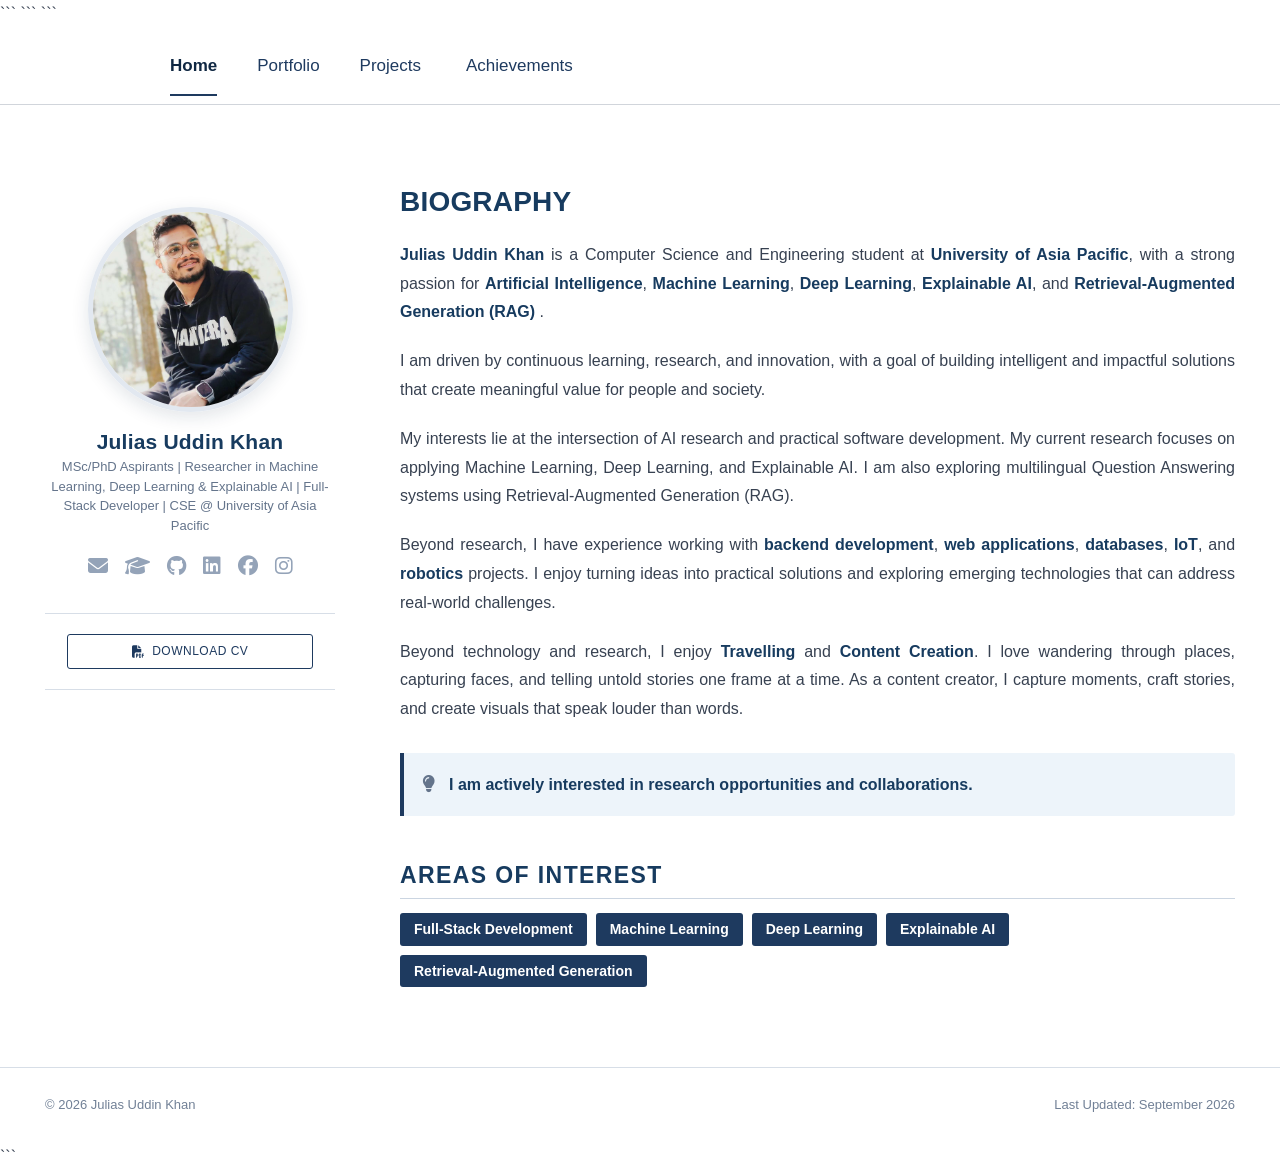
==== index.html @ 46db183c "static.html" ====
<!DOCTYPE html>

<html lang="en">

<head>

```
<!-- =========================================
     BASIC INFORMATION
========================================== -->

<meta charset="UTF-8">

<meta
    name="viewport"
    content="width=device-width, initial-scale=1.0"
>

<meta
    name="description"
    content="Academic portfolio of Julias Uddin Khan"
>

<meta
    name="author"
    content="Julias Uddin Khan"
>

<title>
    Julias Uddin Khan
</title>


<!-- =========================================
     MAIN CSS
========================================== -->

<link
    rel="stylesheet"
    href="css/style.css"
>


<!-- =========================================
     FONT AWESOME
========================================== -->

<link
    rel="stylesheet"
    href="https://cdnjs.cloudflare.com/ajax/libs/font-awesome/6.5.2/css/all.min.css"
>


<!-- =========================================
     MOBILE NAVIGATION
========================================== -->

<style>

    .desktop-nav-options {
        display: flex;
        align-items: center;
        gap: 45px;
    }


    .mobile-menu-container {
        display: none;
        position: relative;
    }


    .mobile-menu-button {
        border: none;
        background: transparent;
        color: #344454;
        font-size: 19px;
        cursor: pointer;
        padding: 5px;
    }


    .mobile-menu-button:hover {
        color: #30445a;
    }


    .mobile-menu {
        display: none;

        position: absolute;

        top: 38px;
        right: 0;

        min-width: 165px;

        background: #ffffff;

        border: 1px solid #dddddd;
        border-radius: 4px;

        box-shadow:
            0 6px 20px rgba(0, 0, 0, 0.10);

        z-index: 1000;

        padding: 7px 0;
    }


    .mobile-menu.show {
        display: block;
    }


    .mobile-menu-link {
        display: block;

        padding: 10px 18px;

        color: #344454;

        font-size: 14px;
        font-weight: 400;

        text-decoration: none;

        white-space: nowrap;
    }


    .mobile-menu-link:hover {
        background: #f5f7f9;
        color: #30445a;
    }


    .mobile-menu-link.active {
        color: #30445a;
        font-weight: 700;
    }


    @media (max-width: 700px) {

        .desktop-nav-options {
            display: none;
        }

        .mobile-menu-container {
            display: block;
        }

        .nav-links {
            gap: 25px;
        }

    }


    @media (max-width: 420px) {

        .nav-links {
            gap: 18px;
        }

    }

</style>
```

</head>

<body>

```
<!-- =====================================================
     HEADER / NAVIGATION
====================================================== -->

<header class="site-header">

    <div class="container">

        <nav class="navbar">

            <div class="nav-links">


                <!-- HOME -->

                <a
                    href="index.html"
                    class="nav-link active"
                >
                    Home
                </a>


                <!-- PORTFOLIO -->

                <a
                    href="portfolio.html"
                    class="nav-link"
                >
                    Portfolio
                </a>


                <!-- DESKTOP ONLY -->

                <div class="desktop-nav-options">

                    <!-- PROJECTS -->

                    <a
                        href="projects.html"
                        class="nav-link"
                    >
                        Projects
                    </a>


                    <!-- ACHIEVEMENTS -->

                    <a
                        href="achievement.html"
                        class="nav-link"
                    >
                        Achievements
                    </a>

                </div>


                <!-- MOBILE MENU -->

                <div class="mobile-menu-container">

                    <button
                        type="button"
                        class="mobile-menu-button"
                        id="mobileMenuButton"
                        aria-label="Open navigation menu"
                        aria-expanded="false"
                    >

                        <i class="fa-solid fa-bars"></i>

                    </button>


                    <div
                        class="mobile-menu"
                        id="mobileMenu"
                    >

                        <!-- PROJECTS -->

                        <a
                            href="projects.html"
                            class="mobile-menu-link"
                        >
                            Projects
                        </a>


                        <!-- ACHIEVEMENTS -->

                        <a
                            href="achievement.html"
                            class="mobile-menu-link"
                        >
                            Achievements
                        </a>

                    </div>

                </div>

            </div>

        </nav>

    </div>

</header>


<!-- =====================================================
     MAIN CONTENT
====================================================== -->

<main>

    <div class="container">

        <div class="main-layout">


            <!-- =================================================
                 LEFT SIDEBAR
            ================================================== -->

            <aside class="sidebar">


                <!-- PROFILE PHOTO -->

                <div class="profile-container">

                    <img
                        src="files/profile.jpeg"
                        alt="Julias Uddin Khan"
                        class="profile-image"
                    >

                </div>


                <!-- NAME -->

                <h1 class="profile-name">
                    Julias Uddin Khan
                </h1>


                <!-- DESCRIPTION -->

                <p class="profile-title">

                    MSc/PhD Aspirants |
                    Researcher in Machine Learning,
                    Deep Learning &amp; Explainable AI |
                    Full-Stack Developer |
                    CSE @ University of Asia Pacific

                </p>


                <!-- SOCIAL LINKS -->

                <div class="social-links">


                    <!-- PERSONAL EMAIL -->

                    <a
                        href="https://mail.google.com/mail/?view=cm&fs=1&to=juliasjisan17@gmail.com"
                        class="social-link"
                        aria-label="Email"
                        title="Email"
                        target="_blank"
                        rel="noopener noreferrer"
                    >

                        <i class="fa-solid fa-envelope"></i>

                    </a>


                    <!-- UNIVERSITY EMAIL -->

                    <a
                        href="https://mail.google.com/mail/?view=cm&fs=1&to=22201034@uap-bd.edu"
                        class="social-link"
                        aria-label="University Email"
                        title="University Email"
                        target="_blank"
                        rel="noopener noreferrer"
                    >

                        <i class="fa-solid fa-graduation-cap"></i>

                    </a>


                    <!-- GITHUB -->

                    <a
                        href="https://github.com/JuliasUddinKhan"
                        class="social-link"
                        aria-label="GitHub"
                        title="GitHub"
                        target="_blank"
                        rel="noopener noreferrer"
                    >

                        <i class="fa-brands fa-github"></i>

                    </a>


                    <!-- LINKEDIN -->

                    <a
                        href="https://www.linkedin.com/in/juliasuddinkhan/"
                        class="social-link"
                        aria-label="LinkedIn"
                        title="LinkedIn"
                        target="_blank"
                        rel="noopener noreferrer"
                    >

                        <i class="fa-brands fa-linkedin"></i>

                    </a>


                    <!-- FACEBOOK -->

                    <a
                        href="https://facebook.com/juliasuddinkhan"
                        class="social-link"
                        aria-label="Facebook"
                        title="Facebook"
                        target="_blank"
                        rel="noopener noreferrer"
                    >

                        <i class="fa-brands fa-facebook"></i>

                    </a>


                    <!-- INSTAGRAM -->

                    <a
                        href="https://www.instagram.com/julias_jisan"
                        class="social-link"
                        aria-label="Instagram"
                        title="Instagram"
                        target="_blank"
                        rel="noopener noreferrer"
                    >

                        <i class="fa-brands fa-instagram"></i>

                    </a>

                </div>


                <!-- DOWNLOAD CV -->

                <div class="cv-section">

                    <a
                        href="files/Julias Uddin Khan_CV.pdf"
                        class="cv-button"
                        download
                    >

                        <i class="fa-solid fa-file-pdf"></i>

                        <span>
                            DOWNLOAD CV
                        </span>

                    </a>

                </div>

            </aside>


            <!-- =================================================
                 RIGHT CONTENT
            ================================================== -->

            <section class="content">


                <!-- =========================================
                     BIOGRAPHY
                ========================================== -->

                <section class="biography-section">

                    <h2 class="section-title">
                        BIOGRAPHY
                    </h2>


                    <!-- INTRODUCTION -->

                    <p>

                        <strong>Julias Uddin Khan</strong>
                        is a Computer Science and Engineering
                        student at
                        <strong>University of Asia Pacific</strong>,
                        with a strong passion for
                        <strong>Artificial Intelligence</strong>,
                        <strong>Machine Learning</strong>,
                        <strong>Deep Learning</strong>,
                        <strong>Explainable AI</strong>,
                        and
                        <strong>
                            Retrieval-Augmented Generation (RAG)
                        </strong>.

                    </p>


                    <!-- MOTIVATION -->

                    <p>

                        I am driven by continuous learning,
                        research, and innovation, with a goal of
                        building intelligent and impactful solutions
                        that create meaningful value for people
                        and society.

                    </p>


                    <!-- RESEARCH -->

                    <p>

                        My interests lie at the intersection of
                        AI research and practical
                        software development.

                        My current research focuses on applying
                        Machine Learning,
                        Deep Learning, and
                        Explainable AI.

                        I am also exploring multilingual
                        Question Answering
                        systems using
                        Retrieval-Augmented Generation (RAG).

                    </p>


                    <!-- TECHNICAL EXPERIENCE -->

                    <p>

                        Beyond research, I have experience working
                        with
                        <strong>backend development</strong>,
                        <strong>web applications</strong>,
                        <strong>databases</strong>,
                        <strong>IoT</strong>, and
                        <strong>robotics</strong> projects.

                        I enjoy turning ideas into practical solutions
                        and exploring emerging technologies that can
                        address real-world challenges.

                    </p>


                    <!-- PERSONAL INTERESTS -->

                    <p>

                        Beyond technology and research, I enjoy
                        <strong>Travelling</strong> and
                        <strong>Content Creation</strong>.

                        I love wandering through places, capturing
                        faces, and telling untold stories one frame
                        at a time.

                        As a content creator, I capture moments,
                        craft stories, and create visuals that speak
                        louder than words.

                    </p>

                </section>


                <!-- =========================================
                     HIGHLIGHT
                ========================================== -->

                <div class="highlight-box">

                    <div class="highlight-icon">

                        <i class="fa-solid fa-lightbulb"></i>

                    </div>


                    <div class="highlight-text">

                        I am actively interested in research
                        opportunities and collaborations.

                    </div>

                </div>


                <!-- =========================================
                     AREAS OF INTEREST
                ========================================== -->

                <section class="research-section">

                    <h2 class="research-title">
                        AREAS OF INTEREST
                    </h2>


                    <div class="content-divider"></div>


                    <div class="research-tags">


                        <!-- FULL-STACK DEVELOPMENT -->

                        <span class="research-tag">
                            Full-Stack Development
                        </span>


                        <!-- MACHINE LEARNING -->

                        <span class="research-tag">
                            Machine Learning
                        </span>


                        <!-- DEEP LEARNING -->

                        <span class="research-tag">
                            Deep Learning
                        </span>


                        <!-- XAI -->

                        <span class="research-tag">
                            Explainable AI
                        </span>


                        <!-- RAG -->

                        <span class="research-tag">
                            Retrieval-Augmented Generation
                        </span>

                    </div>

                </section>

            </section>

        </div>

    </div>

</main>


<!-- =====================================================
     FOOTER
====================================================== -->

<footer class="site-footer">

    <div class="container">

        <div class="footer-content">

            <p>
                © 2026 Julias Uddin Khan
            </p>


            <p>
                Last Updated: September 2026
            </p>

        </div>

    </div>

</footer>


<!-- =====================================================
     JAVASCRIPT
====================================================== -->

<script src="js/script.js"></script>


<!-- =====================================================
     MOBILE MENU SCRIPT
====================================================== -->

<script>

    document.addEventListener("DOMContentLoaded", function () {

        const menuButton =
            document.getElementById("mobileMenuButton");

        const mobileMenu =
            document.getElementById("mobileMenu");


        if (!menuButton || !mobileMenu) {
            return;
        }


        /* OPEN / CLOSE MENU */

        menuButton.addEventListener("click", function (event) {

            event.stopPropagation();

            const isOpen =
                mobileMenu.classList.toggle("show");


            menuButton.setAttribute(
                "aria-expanded",
                isOpen ? "true" : "false"
            );

        });


        /* CLOSE MENU WHEN CLICKING OUTSIDE */

        document.addEventListener("click", function (event) {

            if (
                !mobileMenu.contains(event.target) &&
                !menuButton.contains(event.target)
            ) {

                mobileMenu.classList.remove("show");

                menuButton.setAttribute(
                    "aria-expanded",
                    "false"
                );

            }

        });


        /* CLOSE MENU AFTER SELECTING AN ITEM */

        const mobileMenuLinks =
            document.querySelectorAll(".mobile-menu-link");


        mobileMenuLinks.forEach(function (link) {

            link.addEventListener("click", function () {

                mobileMenu.classList.remove("show");

                menuButton.setAttribute(
                    "aria-expanded",
                    "false"
                );

            });

        });

    });

</script>
```

</body>

</html>
---- css/style.css ----
/* =========================================================
   RESET
========================================================= */

* {
    margin: 0;
    padding: 0;
    box-sizing: border-box;
}

html {
    scroll-behavior: smooth;
}

body {
    margin: 0;
    padding: 0;

    background: #ffffff;
    color: #4b5563;

    font-family:
        -apple-system,
        BlinkMacSystemFont,
        "Segoe UI",
        Roboto,
        Helvetica,
        Arial,
        sans-serif;

    font-size: 16px;
    line-height: 1.75;

    opacity: 1;
    transition: opacity 0.35s ease;
}

body.page-loaded {
    opacity: 1;
}

body.page-exit {
    opacity: 0;
}

img {
    max-width: 100%;
}

a {
    text-decoration: none;
}

button,
a {
    -webkit-tap-highlight-color: transparent;
}


/* =========================================================
   COLOR SYSTEM
========================================================= */

:root {
    --primary: #263b53;
    --primary-dark: #1f2937;
    --heading: #1f2937;

    --text: #4b5563;
    --muted: #64748b;
    --light-text: #94a3b8;

    --border: #e2e8f0;
    --border-dark: #cbd5e1;

    --soft-bg: #f8fafc;
    --highlight-bg: #f1f5f9;

    --white: #ffffff;
}


/* =========================================================
   CONTAINER
========================================================= */

.container {
    width: 100%;
    max-width: 1280px;

    margin-left: auto;
    margin-right: auto;

    padding-left: 45px;
    padding-right: 45px;
}


/* =========================================================
   HEADER
========================================================= */

.site-header {
    width: 100%;

    background: #ffffff;

    border-bottom: 1px solid var(--border);
}

.navbar {
    height: 76px;

    display: flex;
    align-items: center;
}

.nav-links {
    display: flex;
    align-items: center;

    gap: 40px;

    margin-left: 125px;
}

.nav-link {
    position: relative;

    display: block;

    padding: 25px 0;

    color: var(--primary);

    font-size: 17px;
    font-weight: 400;

    transition: color 0.2s ease;
}

.nav-link:hover {
    color: var(--primary-dark);
}

.nav-link.active {
    color: var(--primary-dark);

    font-weight: 700;
}


/* =========================================================
   NAVIGATION UNDERLINE
========================================================= */

.nav-link::after {
    content: "";

    position: absolute;

    left: 0;
    bottom: 10px;

    width: 0;
    height: 2px;

    background: var(--primary);

    transition: width 0.25s ease;
}

.nav-link:hover::after {
    width: 100%;
}

.nav-link.active::after {
    width: 100%;
}


/* =========================================================
   MOBILE MENU
========================================================= */

.desktop-nav-options {
    display: flex;
    align-items: center;

    gap: 45px;
}

.mobile-menu-container {
    display: none;

    position: relative;
}

.mobile-menu-button {
    border: none;

    background: transparent;

    color: var(--primary);

    font-size: 19px;

    cursor: pointer;

    padding: 5px;
}

.mobile-menu-button:hover {
    color: var(--primary-dark);
}

.mobile-menu {
    display: none;

    position: absolute;

    top: 38px;
    right: 0;

    min-width: 165px;

    background: #ffffff;

    border: 1px solid var(--border);

    border-radius: 4px;

    box-shadow:
        0 6px 20px rgba(15, 23, 42, 0.10);

    z-index: 1000;

    padding: 7px 0;
}

.mobile-menu.show {
    display: block;
}

.mobile-menu-link {
    display: block;

    padding: 10px 18px;

    color: var(--primary);

    font-size: 14px;
    font-weight: 400;

    text-decoration: none;

    white-space: nowrap;
}

.mobile-menu-link:hover {
    background: var(--soft-bg);

    color: var(--primary-dark);
}

.mobile-menu-link.active {
    color: var(--primary-dark);

    font-weight: 700;
}


/* =========================================================
   MAIN
========================================================= */

main {
    width: 100%;
}

.main-layout {
    display: grid;

    grid-template-columns: 290px minmax(0, 1fr);

    column-gap: 65px;

    padding-top: 78px;
    padding-bottom: 80px;
}


/* =========================================================
   SIDEBAR
========================================================= */

.sidebar {
    width: 100%;

    text-align: center;

    padding-top: 24px;
}

.profile-container {
    display: flex;

    justify-content: center;
    align-items: center;
}

.profile-image {
    width: 205px;
    height: 205px;

    object-fit: cover;

    border-radius: 50%;

    display: block;

    border: 5px solid #f1f5f9;

    box-shadow:
        0 3px 12px rgba(15, 23, 42, 0.08);
}

.profile-name {
    margin-top: 15px;
    margin-bottom: 0;

    color: var(--primary-dark);

    font-size: 21px;
    font-weight: 700;

    line-height: 1.4;

    letter-spacing: 0.2px;
}

.profile-title {
    margin-top: 1px;
    margin-bottom: 0;

    color: var(--muted);

    font-size: 13px;

    line-height: 1.5;
}


/* =========================================================
   SOCIAL LINKS
========================================================= */

.social-links {
    display: flex;

    justify-content: center;
    align-items: center;

    flex-wrap: wrap;

    gap: 17px;

    margin-top: 21px;
    margin-bottom: 37px;
}

.social-link {
    display: flex;

    justify-content: center;
    align-items: center;

    color: var(--light-text);

    font-size: 20px;

    transition:
        color 0.2s ease,
        transform 0.2s ease;
}

.social-link:hover {
    color: var(--primary);

    transform: translateY(-2px);
}


/* =========================================================
   SIDEBAR BLOCK
========================================================= */

.sidebar-block {
    width: 100%;

    text-align: left;
}

.sidebar-heading {
    margin: 0;

    color: var(--primary);

    font-size: 16px;
    font-weight: 700;

    letter-spacing: 1px;

    line-height: 1.4;
}

.sidebar-divider {
    width: 100%;
    height: 1px;

    background: var(--border);

    margin-top: 5px;
    margin-bottom: 15px;
}


/* =========================================================
   AFFILIATIONS
========================================================= */

.affiliation-list {
    display: flex;

    justify-content: center;
    align-items: center;

    gap: 38px;

    padding-top: 3px;
    padding-bottom: 24px;
}

.affiliation-item {
    color: #94a3b8;

    font-size: 48px;

    line-height: 1;
}

.affiliation-item.faded {
    opacity: 0.40;
}


/* =========================================================
   CV SECTION
========================================================= */

.cv-section {
    width: 100%;

    padding-top: 20px;
    padding-bottom: 20px;

    border-top: 1px solid var(--border);
    border-bottom: 1px solid var(--border);
}

.cv-button {
    width: 85%;

    min-height: 34px;

    margin-left: auto;
    margin-right: auto;

    display: inline-flex;

    justify-content: center;
    align-items: center;

    gap: 8px;

    padding: 6px 10px;

    border: 1px solid var(--primary);

    border-radius: 3px;

    color: var(--primary);

    background: #ffffff;

    font-size: 12px;
    font-weight: 400;

    letter-spacing: 0.5px;

    transition:
        background 0.2s ease,
        color 0.2s ease;
}

.cv-button:hover {
    background: var(--primary);

    color: #ffffff;
}

.cv-button i {
    font-size: 12px;
}


/* =========================================================
   CONTENT
========================================================= */

.content {
    min-width: 0;

    width: 100%;

    padding-top: 0;
}


/* =========================================================
   BIOGRAPHY
========================================================= */

.biography-section {
    width: 100%;
}

.section-title {
    margin: 0 0 20px 0;

    color: var(--heading);

    font-size: 28px;
    font-weight: 700;

    line-height: 1.35;

    letter-spacing: 0.2px;
}

.biography-section p {
    margin: 0 0 20px 0;

    color: var(--text);

    font-size: 16px;

    line-height: 1.8;

    text-align: justify;
}

.biography-section strong {
    color: var(--primary-dark);

    font-weight: 700;
}


/* =========================================================
   HIGHLIGHT BOX
========================================================= */

.highlight-box {
    width: 100%;

    min-height: 63px;

    display: flex;

    align-items: center;

    gap: 14px;

    margin-top: 29px;
    margin-bottom: 43px;

    padding: 12px 18px;

    background: var(--highlight-bg);

    border-left: 4px solid var(--primary);

    border-radius: 0 3px 3px 0;
}

.highlight-icon {
    flex-shrink: 0;

    color: var(--muted);

    font-size: 17px;
}

.highlight-text {
    color: var(--primary);

    font-size: 16px;
    font-weight: 600;

    line-height: 1.6;
}


/* =========================================================
   RESEARCH SECTION
========================================================= */

.research-section {
    width: 100%;
}

.research-title {
    margin: 0;

    color: var(--heading);

    font-size: 23px;
    font-weight: 700;

    line-height: 1.4;

    letter-spacing: 1.4px;
}

.content-divider {
    width: 100%;
    height: 1px;

    background: var(--border-dark);

    margin-top: 7px;
    margin-bottom: 14px;
}


/* =========================================================
   RESEARCH TAGS
========================================================= */

.research-tags {
    display: flex;

    flex-wrap: wrap;

    align-items: center;

    gap: 9px;
}

.research-tag {
    display: inline-block;

    padding: 5px 14px;

    background: var(--primary);

    color: #ffffff;

    border-radius: 3px;

    font-size: 14px;
    font-weight: 600;

    line-height: 1.6;
}


/* =========================================================
   FOOTER
========================================================= */

.site-footer {
    width: 100%;

    border-top: 1px solid var(--border);

    background: #ffffff;
}

.footer-content {
    min-height: 75px;

    display: flex;

    justify-content: space-between;
    align-items: center;

    gap: 20px;

    color: var(--muted);

    font-size: 13px;
}

.footer-content p {
    margin: 0;
}


/* =========================================================
   PORTFOLIO SECTION
========================================================= */

.portfolio-section {
    width: 100%;

    padding: 70px 0;

    background: #ffffff;
}

.portfolio-container {
    width: 90%;

    max-width: 1350px;

    margin: 0 auto;

    display: grid;

    grid-template-columns: 280px 1fr;

    gap: 70px;
}


/* =========================================================
   PORTFOLIO SIDEBAR
========================================================= */

.portfolio-sidebar {
    text-align: center;
}


/* =========================================================
   PORTFOLIO PROFILE IMAGE
========================================================= */

.portfolio-sidebar .profile-image {
    width: 220px;
    height: 220px;

    margin: 0 auto 20px;

    border-radius: 50%;

    overflow: hidden;

    border: 8px solid #f1f5f9;

    box-shadow:
        0 5px 20px rgba(15, 23, 42, 0.08);
}

.profile-image img {
    width: 100%;
    height: 100%;

    object-fit: cover;
}


/* =========================================================
   PORTFOLIO PROFILE TEXT
========================================================= */

.portfolio-sidebar .profile-name {
    margin: 10px 0 5px;

    font-size: 23px;
    font-weight: 700;

    color: var(--primary);
}

.portfolio-sidebar .profile-title {
    margin: 0;

    font-size: 14px;

    color: var(--muted);
}


/* =========================================================
   PORTFOLIO SOCIAL LINKS
========================================================= */

.portfolio-sidebar .social-links {
    display: flex;

    justify-content: center;
    align-items: center;

    gap: 18px;

    margin-top: 25px;
}

.portfolio-sidebar .social-link {
    color: var(--light-text);

    font-size: 22px;

    text-decoration: none;

    transition:
        color 0.25s ease,
        transform 0.25s ease;
}

.portfolio-sidebar .social-link:hover {
    color: var(--primary);

    transform: translateY(-3px);
}


/* =========================================================
   SIDEBAR SECTION
========================================================= */

.sidebar-section {
    margin-top: 45px;
}

.sidebar-section h3 {
    text-align: left;

    font-size: 16px;

    letter-spacing: 1.5px;

    color: var(--primary);

    padding-bottom: 12px;

    border-bottom: 1px solid var(--border);
}

.affiliation-icons {
    display: flex;

    justify-content: center;

    gap: 35px;

    margin-top: 20px;
}

.affiliation-icons .affiliation-item {
    font-size: 55px;

    color: #94a3b8;
}


/* =========================================================
   DOWNLOAD CV
========================================================= */

.portfolio-sidebar .cv-section {
    margin-top: 40px;

    padding-top: 20px;

    border-top: 1px solid var(--border);
}

.download-cv {
    display: inline-flex;

    align-items: center;
    justify-content: center;

    gap: 12px;

    padding: 12px 20px;

    border: 1px solid var(--primary);

    border-radius: 4px;

    color: var(--primary);

    background: #ffffff;

    text-decoration: none;

    font-size: 14px;
    font-weight: 600;

    letter-spacing: 1px;

    transition:
        background 0.25s ease,
        color 0.25s ease;
}

.download-cv:hover {
    background: var(--primary);

    color: #ffffff;
}


/* =========================================================
   PORTFOLIO CONTENT
========================================================= */

.portfolio-content {
    min-width: 0;
}


/* =========================================================
   PORTFOLIO MAIN HEADING
========================================================= */

.portfolio-title {
    margin: 5px 0 50px;

    font-size: 28px;

    font-weight: 700;

    line-height: 1.35;

    color: var(--heading);
}


/* =========================================================
   PORTFOLIO BLOCK
========================================================= */

.portfolio-block {
    margin-bottom: 55px;
}


/* =========================================================
   SECTION TITLE
========================================================= */

.portfolio-content .section-title {
    margin: 0 0 30px;

    padding-bottom: 12px;

    border-bottom: 1px solid var(--border);

    font-size: 28px;

    letter-spacing: 1.5px;

    color: var(--heading);
}


/* =========================================================
   SKILLS
========================================================= */

.skills-grid {
    display: grid;

    grid-template-columns: repeat(2, 1fr);

    column-gap: 0;

    row-gap: 10px;
}

.skill-category h3 {
    margin: 0 0 5px;

    padding-bottom: 8px;

    border-bottom: 1px solid var(--border);

    font-size: 16px;

    font-weight: 500;

    letter-spacing: 1px;

    line-height: 1.5;

    color: var(--muted);
}


/* =========================================================
   SKILL TAGS
========================================================= */

.skill-tags {
    display: flex;

    flex-wrap: wrap;

    gap: 8px;
}

.skill-tag {
    display: inline-flex;

    align-items: center;

    gap: 7px;

    padding: 8px 12px;

    border: 1px solid var(--border);

    border-radius: 5px;

    background: #ffffff;

    color: var(--text);

    font-size: 14px;

    transition:
        border-color 0.25s ease,
        box-shadow 0.25s ease;
}

.skill-tag:hover {
    border-color: var(--border-dark);

    box-shadow:
        0 3px 10px rgba(15, 23, 42, 0.05);
}

.skill-tag i {
    color: var(--muted);
}


/* =========================================================
   PROJECTS
========================================================= */

.projects-container {
    display: flex;

    flex-direction: column;

    gap: 18px;
}

.project-item {
    display: block;

    padding: 20px 22px;

    border: 1px solid var(--border);

    border-radius: 6px;

    background: #ffffff;

    text-decoration: none;

    transition:
        transform 0.25s ease,
        box-shadow 0.25s ease,
        border-color 0.25s ease;
}

.project-item:hover {
    transform: translateY(-3px);

    border-color: var(--border-dark);

    box-shadow:
        0 6px 20px rgba(15, 23, 42, 0.07);
}

.project-item h3 {
    margin: 0 0 8px;

    color: var(--primary);

    font-size: 17px;

    font-weight: 700;

    line-height: 1.5;
}

.project-item p {
    margin: 5px 0;

    color: var(--text);

    font-size: 16px;

    line-height: 1.7;
}

.project-item strong {
    color: var(--muted);
}

.project-link {
    display: inline-block;

    margin-top: 8px;

    color: var(--muted);

    font-size: 14px;

    font-weight: 600;

    transition: color 0.2s ease;
}

.project-item:hover .project-link {
    color: var(--primary);
}


/* =========================================================
   EDUCATION
========================================================= */

.education-item {
    display: flex;

    gap: 20px;

    padding: 25px 0;

    border-bottom: 1px solid #eef2f7;
}

.education-item:first-of-type {
    padding-top: 0;
}

.education-icon {
    flex-shrink: 0;

    width: 50px;
    height: 50px;

    display: flex;

    align-items: center;
    justify-content: center;

    border-radius: 50%;

    background: var(--soft-bg);

    color: var(--muted);

    font-size: 21px;
}

.education-details h3 {
    margin: 0 0 8px;

    font-size: 16px;

    font-weight: 700;

    line-height: 1.5;

    color: var(--primary);
}

.education-details p {
    margin: 6px 0;

    font-size: 16px;

    line-height: 1.8;

    color: var(--text);
}

.education-institution {
    font-weight: 600;

    color: var(--muted) !important;
}

.education-separator {
    margin: 0 8px;

    color: var(--border-dark);
}


/* =========================================================
   ACADEMIC HONORS
========================================================= */

.honors-container {
    display: flex;

    flex-direction: column;

    gap: 20px;
}

.honor-item {
    display: flex;

    gap: 20px;

    padding: 22px;

    border: 1px solid var(--border);

    border-radius: 6px;

    background: #ffffff;

    transition:
        box-shadow 0.25s ease,
        transform 0.25s ease;
}

.honor-item:hover {
    transform: translateY(-2px);

    box-shadow:
        0 5px 20px rgba(15, 23, 42, 0.06);
}

.honor-icon {
    flex-shrink: 0;

    width: 45px;
    height: 45px;

    display: flex;

    align-items: center;
    justify-content: center;

    border-radius: 50%;

    background: var(--soft-bg);

    color: var(--muted);

    font-size: 19px;
}

.honor-content h3 {
    margin: 0 0 8px;

    font-size: 16px;

    line-height: 1.5;

    color: var(--primary);
}

.honor-content p {
    margin: 0;

    font-size: 16px;

    line-height: 1.8;

    color: var(--text);
}


/* =========================================================
   LARGE TABLET
========================================================= */

@media (max-width: 1050px) {

    .container {
        padding-left: 35px;
        padding-right: 35px;
    }

    .nav-links {
        margin-left: 70px;
    }

    .main-layout {
        grid-template-columns: 250px minmax(0, 1fr);

        column-gap: 45px;
    }

    .profile-image {
        width: 185px;
        height: 185px;
    }

    .section-title {
        font-size: 26px;
    }

    .portfolio-container {
        grid-template-columns: 220px 1fr;

        gap: 40px;
    }

    .portfolio-sidebar .profile-image {
        width: 180px;
        height: 180px;
    }

    .skills-grid {
        grid-template-columns: 1fr;
    }
}


/* =========================================================
   TABLET
========================================================= */

@media (max-width: 850px) {

    .container {
        padding-left: 28px;
        padding-right: 28px;
    }

    .navbar {
        height: 70px;
    }

    .nav-links {
        margin-left: 30px;

        gap: 32px;
    }

    .nav-link {
        font-size: 16px;

        padding: 22px 0;
    }

    .main-layout {
        grid-template-columns: 210px minmax(0, 1fr);

        column-gap: 35px;

        padding-top: 60px;
    }

    .profile-image {
        width: 165px;
        height: 165px;
    }

    .profile-name {
        font-size: 19px;
    }

    .social-links {
        gap: 14px;
    }

    .social-link {
        font-size: 18px;
    }

    .affiliation-item {
        font-size: 40px;
    }

    .section-title {
        font-size: 24px;
    }

    .biography-section p {
        font-size: 15px;
    }

    .highlight-text {
        font-size: 14px;
    }
}


/* =========================================================
   MOBILE
========================================================= */

@media (max-width: 700px) {

    .container {
        padding-left: 22px;
        padding-right: 22px;
    }


    /* Header */

    .navbar {
        height: auto;

        min-height: 68px;

        justify-content: center;

        padding-top: 13px;
        padding-bottom: 13px;
    }

    .nav-links {
        margin-left: 0;

        gap: 25px;
    }

    .nav-link {
        padding: 3px 0;

        font-size: 15px;
    }

    .desktop-nav-options {
        display: none;
    }

    .mobile-menu-container {
        display: block;
    }


    /* Main */

    .main-layout {
        display: block;

        padding-top: 40px;
        padding-bottom: 55px;
    }


    /* Sidebar */

    .sidebar {
        padding-top: 0;

        margin-bottom: 55px;
    }

    .profile-image {
        width: 175px;
        height: 175px;
    }

    .profile-name {
        margin-top: 13px;

        font-size: 21px;
    }

    .profile-title {
        font-size: 13px;
    }

    .social-links {
        margin-top: 21px;
        margin-bottom: 36px;

        gap: 18px;
    }

    .social-link {
        font-size: 20px;
    }

    .sidebar-block {
        max-width: 300px;

        margin-left: auto;
        margin-right: auto;
    }

    .cv-section {
        max-width: 300px;

        margin-left: auto;
        margin-right: auto;
    }


    /* Content */

    .section-title {
        font-size: 23px;

        margin-bottom: 18px;
    }

    .biography-section p {
        text-align: left;

        font-size: 15px;

        line-height: 1.75;
    }

    .highlight-box {
        margin-top: 27px;

        margin-bottom: 40px;

        padding: 13px 14px;

        gap: 12px;
    }

    .highlight-text {
        font-size: 14px;

        line-height: 1.6;
    }

    .research-title {
        font-size: 20px;

        letter-spacing: 1px;
    }

    .research-tag {
        font-size: 13px;

        padding: 5px 10px;
    }


    /* Portfolio */

    .portfolio-section {
        padding: 55px 0;
    }

    .portfolio-container {
        grid-template-columns: 1fr;

        gap: 50px;
    }

    .portfolio-sidebar {
        max-width: 350px;

        margin: 0 auto;
    }

    .portfolio-content {
        width: 100%;
    }

    .portfolio-title {
        font-size: 28px;
    }


    /* Footer */

    .footer-content {
        min-height: auto;

        flex-direction: column;

        justify-content: center;

        text-align: center;

        gap: 4px;

        padding-top: 18px;
        padding-bottom: 18px;
    }
}


/* =========================================================
   SMALL PHONE
========================================================= */

@media (max-width: 420px) {

    .container {
        padding-left: 18px;
        padding-right: 18px;
    }

    .nav-links {
        gap: 18px;
    }

    .nav-link {
        font-size: 14px;
    }

    .profile-image {
        width: 155px;
        height: 155px;
    }

    .social-links {
        gap: 16px;
    }

    .social-link {
        font-size: 19px;
    }

    .research-tags {
        gap: 7px;
    }

    .research-tag {
        font-size: 12px;

        padding: 4px 8px;
    }

    .portfolio-section {
        padding: 40px 0;
    }

    .portfolio-container {
        width: 92%;
    }

    .portfolio-content .section-title {
        font-size: 20px;
    }

    .education-item {
        gap: 12px;
    }

    .education-details h3 {
        font-size: 15px;
    }

    .honor-item {
        padding: 16px;

        gap: 12px;
    }
}


/* =========================================================
   PAGE TRANSITION
========================================================= */

body {
    opacity: 1;

    transition: opacity 0.35s ease;
}

body.page-loaded {
    opacity: 1;
}

body.page-exit {
    opacity: 0;
}

/* =========================================================
   FINAL PROFESSIONAL COLOR OVERRIDE
   Paste this at the VERY END of style.css
========================================================= */

/* Main colors */
body {
    background: #ffffff;
    color: #3f4a56;
}


/* =========================================================
   HEADER
========================================================= */

.site-header {
    background: #ffffff;
    border-bottom: 1px solid #cbd5e1;
}

.nav-link {
    color: #172b4d !important;
}

.nav-link:hover {
    color: #0b1f3a !important;
}

.nav-link.active {
    color: #0b1f3a !important;
}

.nav-link::after {
    background: #172b4d !important;
}

.nav-link.active::after {
    background: #172b4d !important;
}


/* Mobile menu */

.mobile-menu-button {
    color: #172b4d;
}

.mobile-menu-button:hover {
    color: #0b1f3a;
}

.mobile-menu {
    background: #ffffff;
    border-color: #cbd5e1;

    box-shadow:
        0 8px 25px rgba(23, 43, 77, 0.15);
}

.mobile-menu-link {
    color: #172b4d;
}

.mobile-menu-link:hover {
    background: #f1f5f9;
    color: #0b1f3a;
}

.mobile-menu-link.active {
    color: #0b1f3a;
}


/* =========================================================
   PROFILE
========================================================= */

.profile-image {
    border-color: #eef2f7;

    box-shadow:
        0 5px 18px rgba(23, 43, 77, 0.12);
}

.profile-name {
    color: #172b4d !important;
}

.profile-title {
    color: #687789 !important;
}


/* =========================================================
   SOCIAL ICONS
========================================================= */

.social-link {
    color: #8a9aad !important;
}

.social-link:hover {
    color: #172b4d !important;
}


/* =========================================================
   SIDEBAR
========================================================= */

.sidebar-heading {
    color: #172b4d !important;
}

.sidebar-divider {
    background: #d8dee6 !important;
}


/* =========================================================
   AFFILIATION
========================================================= */

.affiliation-item {
    color: #8795a5 !important;
}


/* =========================================================
   CV BUTTON
========================================================= */

.cv-section {
    border-top-color: #d8dee6 !important;
    border-bottom-color: #d8dee6 !important;
}

.cv-button {
    border-color: #172b4d !important;

    color: #172b4d !important;

    background: #ffffff !important;
}

.cv-button:hover {
    background: #172b4d !important;

    color: #ffffff !important;
}


/* =========================================================
   MAIN HEADINGS
========================================================= */

.section-title {
    color: #172b4d !important;
}

.portfolio-title {
    color: #172b4d !important;
}

.research-title {
    color: #172b4d !important;
}


/* =========================================================
   BODY TEXT
========================================================= */

.biography-section p {
    color: #3f4a56 !important;
}

.biography-section strong {
    color: #172b4d !important;
}

.education-details p {
    color: #4b5563 !important;
}

.honor-content p {
    color: #4b5563 !important;
}


/* =========================================================
   HIGHLIGHT BOX
========================================================= */

.highlight-box {
    background: #eef4fa !important;

    border-left-color: #172b4d !important;
}

.highlight-icon {
    color: #60748a !important;
}

.highlight-text {
    color: #172b4d !important;
}


/* =========================================================
   RESEARCH TAGS
========================================================= */

.content-divider {
    background: #cbd5e1 !important;
}

.research-tag {
    background: #172b4d !important;

    color: #ffffff !important;
}


/* =========================================================
   SKILLS
========================================================= */

.skill-category h3 {
    color: #52677d !important;

    border-bottom-color: #dbe2e9 !important;
}

.skill-tag {
    background: #f8fafc !important;

    border-color: #d7dee6 !important;

    color: #344454 !important;
}

.skill-tag:hover {
    background: #eef4fa !important;

    border-color: #9eacbb !important;

    box-shadow:
        0 4px 12px rgba(23, 43, 77, 0.08);
}

.skill-tag i {
    color: #526b84 !important;
}


/* =========================================================
   EDUCATION
========================================================= */

.education-item {
    border-bottom-color: #e1e6eb !important;
}

.education-icon {
    background: #eef2f6 !important;

    color: #526b84 !important;
}

.education-details h3 {
    color: #172b4d !important;
}

.education-institution {
    color: #60748a !important;
}

.education-separator {
    color: #aeb8c3 !important;
}


/* =========================================================
   ACADEMIC HONORS
========================================================= */

.honor-item {
    background: #ffffff !important;

    border-color: #dce2e8 !important;
}

.honor-item:hover {
    border-color: #b9c5d1 !important;

    box-shadow:
        0 6px 22px rgba(23, 43, 77, 0.09) !important;
}

.honor-icon {
    background: #eef2f6 !important;

    color: #526b84 !important;
}

.honor-content h3 {
    color: #172b4d !important;
}


/* =========================================================
   PROJECTS
========================================================= */

.project-item {
    background: #ffffff !important;

    border-color: #dce2e8 !important;
}

.project-item:hover {
    border-color: #aebbc8 !important;

    box-shadow:
        0 7px 24px rgba(23, 43, 77, 0.10) !important;
}

.project-item h3 {
    color: #172b4d !important;
}

.project-item p {
    color: #4b5563 !important;
}

.project-item strong {
    color: #526b84 !important;
}

.project-link {
    color: #60748a !important;
}

.project-item:hover .project-link {
    color: #172b4d !important;
}


/* =========================================================
   DOWNLOAD CV
========================================================= */

.download-cv {
    border-color: #172b4d !important;

    color: #172b4d !important;

    background: #ffffff !important;
}

.download-cv:hover {
    background: #172b4d !important;

    color: #ffffff !important;
}


/* =========================================================
   FOOTER
========================================================= */

.site-footer {
    background: #ffffff;

    border-top-color: #d8dee6 !important;
}

.footer-content {
    color: #718096 !important;
}

/* =========================================================
   FINAL PROFESSIONAL ACADEMIC COLOR PALETTE
========================================================= */

/* ---------- MAIN ---------- */

body {
    background: #ffffff !important;
    color: #374151 !important;
}


/* ---------- HEADER ---------- */

.site-header {
    background: #ffffff !important;
    border-bottom: 1px solid #d1d5db !important;
}

.nav-link {
    color: #1e3a5f !important;
}

.nav-link:hover {
    color: #0f2742 !important;
}

.nav-link.active {
    color: #0f2742 !important;
}

.nav-link::after {
    background: #1e3a5f !important;
}

.nav-link.active::after {
    background: #1e3a5f !important;
}


/* ---------- MOBILE MENU ---------- */

.mobile-menu-button {
    color: #1e3a5f !important;
}

.mobile-menu-button:hover {
    color: #0f2742 !important;
}

.mobile-menu {
    background: #ffffff !important;
    border-color: #d1d5db !important;

    box-shadow:
        0 8px 25px rgba(15, 39, 66, 0.14) !important;
}

.mobile-menu-link {
    color: #1e3a5f !important;
}

.mobile-menu-link:hover {
    background: #f1f5f9 !important;
    color: #0f2742 !important;
}

.mobile-menu-link.active {
    color: #0f2742 !important;
}


/* =========================================================
   PROFILE
========================================================= */

.profile-image {
    border-color: #e2e8f0 !important;

    box-shadow:
        0 5px 18px rgba(15, 39, 66, 0.12) !important;
}

.profile-name {
    color: #173b5f !important;
}

.profile-title {
    color: #64748b !important;
}


/* =========================================================
   SOCIAL ICONS
========================================================= */

.social-link {
    color: #94a3b8 !important;
}

.social-link:hover {
    color: #1e3a5f !important;
}


/* =========================================================
   SIDEBAR
========================================================= */

.sidebar-heading {
    color: #1e3a5f !important;
}

.sidebar-divider {
    background: #d7dee7 !important;
}


/* =========================================================
   AFFILIATION
========================================================= */

.affiliation-item {
    color: #94a3b8 !important;
}


/* =========================================================
   CV BUTTON
========================================================= */

.cv-section {
    border-top-color: #d7dee7 !important;
    border-bottom-color: #d7dee7 !important;
}

.cv-button {
    border-color: #1e3a5f !important;
    color: #1e3a5f !important;
    background: #ffffff !important;
}

.cv-button:hover {
    background: #1e3a5f !important;
    color: #ffffff !important;
}


/* =========================================================
   MAIN HEADINGS
========================================================= */

.section-title {
    color: #173b5f !important;
}

.portfolio-title {
    color: #173b5f !important;
}

.research-title {
    color: #173b5f !important;
}


/* =========================================================
   BODY TEXT
========================================================= */

.biography-section p {
    color: #374151 !important;
}

.biography-section strong {
    color: #173b5f !important;
}

.education-details p {
    color: #4b5563 !important;
}

.honor-content p {
    color: #4b5563 !important;
}


/* =========================================================
   HIGHLIGHT BOX
========================================================= */

.highlight-box {
    background: #edf4fa !important;

    border-left-color: #1e3a5f !important;
}

.highlight-icon {
    color: #64748b !important;
}

.highlight-text {
    color: #173b5f !important;
}


/* =========================================================
   RESEARCH TAGS
========================================================= */

.content-divider {
    background: #cbd5e1 !important;
}

.research-tag {
    background: #1e3a5f !important;
    color: #ffffff !important;
}


/* =========================================================
   SKILLS
========================================================= */

.skill-category h3 {
    color: #52677d !important;
    border-bottom-color: #d8e0e8 !important;
}

.skill-tag {
    background: #f8fafc !important;
    border-color: #d6dee7 !important;
    color: #374151 !important;
}

.skill-tag:hover {
    background: #edf4fa !important;
    border-color: #9aaabd !important;

    box-shadow:
        0 4px 12px rgba(15, 39, 66, 0.08) !important;
}

.skill-tag i {
    color: #526b84 !important;
}


/* =========================================================
   EDUCATION
========================================================= */

.education-item {
    border-bottom-color: #e1e6eb !important;
}

.education-icon {
    background: #edf2f7 !important;
    color: #526b84 !important;
}

.education-details h3 {
    color: #173b5f !important;
}

.education-institution {
    color: #60748a !important;
}

.education-separator {
    color: #aeb8c3 !important;
}


/* =========================================================
   ACADEMIC HONORS
========================================================= */

.honor-item {
    background: #ffffff !important;
    border-color: #d8e0e8 !important;
}

.honor-item:hover {
    border-color: #aebdcd !important;

    box-shadow:
        0 6px 22px rgba(15, 39, 66, 0.09) !important;
}

.honor-icon {
    background: #edf2f7 !important;
    color: #526b84 !important;
}

.honor-content h3 {
    color: #173b5f !important;
}


/* =========================================================
   PROJECTS
========================================================= */

.project-item {
    background: #ffffff !important;
    border-color: #d8e0e8 !important;
}

.project-item:hover {
    border-color: #aebdcd !important;

    box-shadow:
        0 7px 24px rgba(15, 39, 66, 0.10) !important;
}

.project-item h3 {
    color: #173b5f !important;
}

.project-item p {
    color: #4b5563 !important;
}

.project-item strong {
    color: #526b84 !important;
}

.project-link {
    color: #60748a !important;
}

.project-item:hover .project-link {
    color: #173b5f !important;
}


/* =========================================================
   DOWNLOAD CV
========================================================= */

.download-cv {
    border-color: #1e3a5f !important;
    color: #1e3a5f !important;
    background: #ffffff !important;
}

.download-cv:hover {
    background: #1e3a5f !important;
    color: #ffffff !important;
}


/* =========================================================
   FOOTER
========================================================= */

.site-footer {
    background: #ffffff !important;
    border-top-color: #d7dee7 !important;
}

.footer-content {
    color: #718096 !important;
}

/* =========================================================
   FIXED / STICKY HEADER
========================================================= */

.site-header {
    position: sticky;
    top: 0;
    z-index: 9999;

    background: rgba(255, 255, 255, 0.97);

    border-bottom: 1px solid #d7dee7;

    backdrop-filter: blur(8px);
    -webkit-backdrop-filter: blur(8px);
}
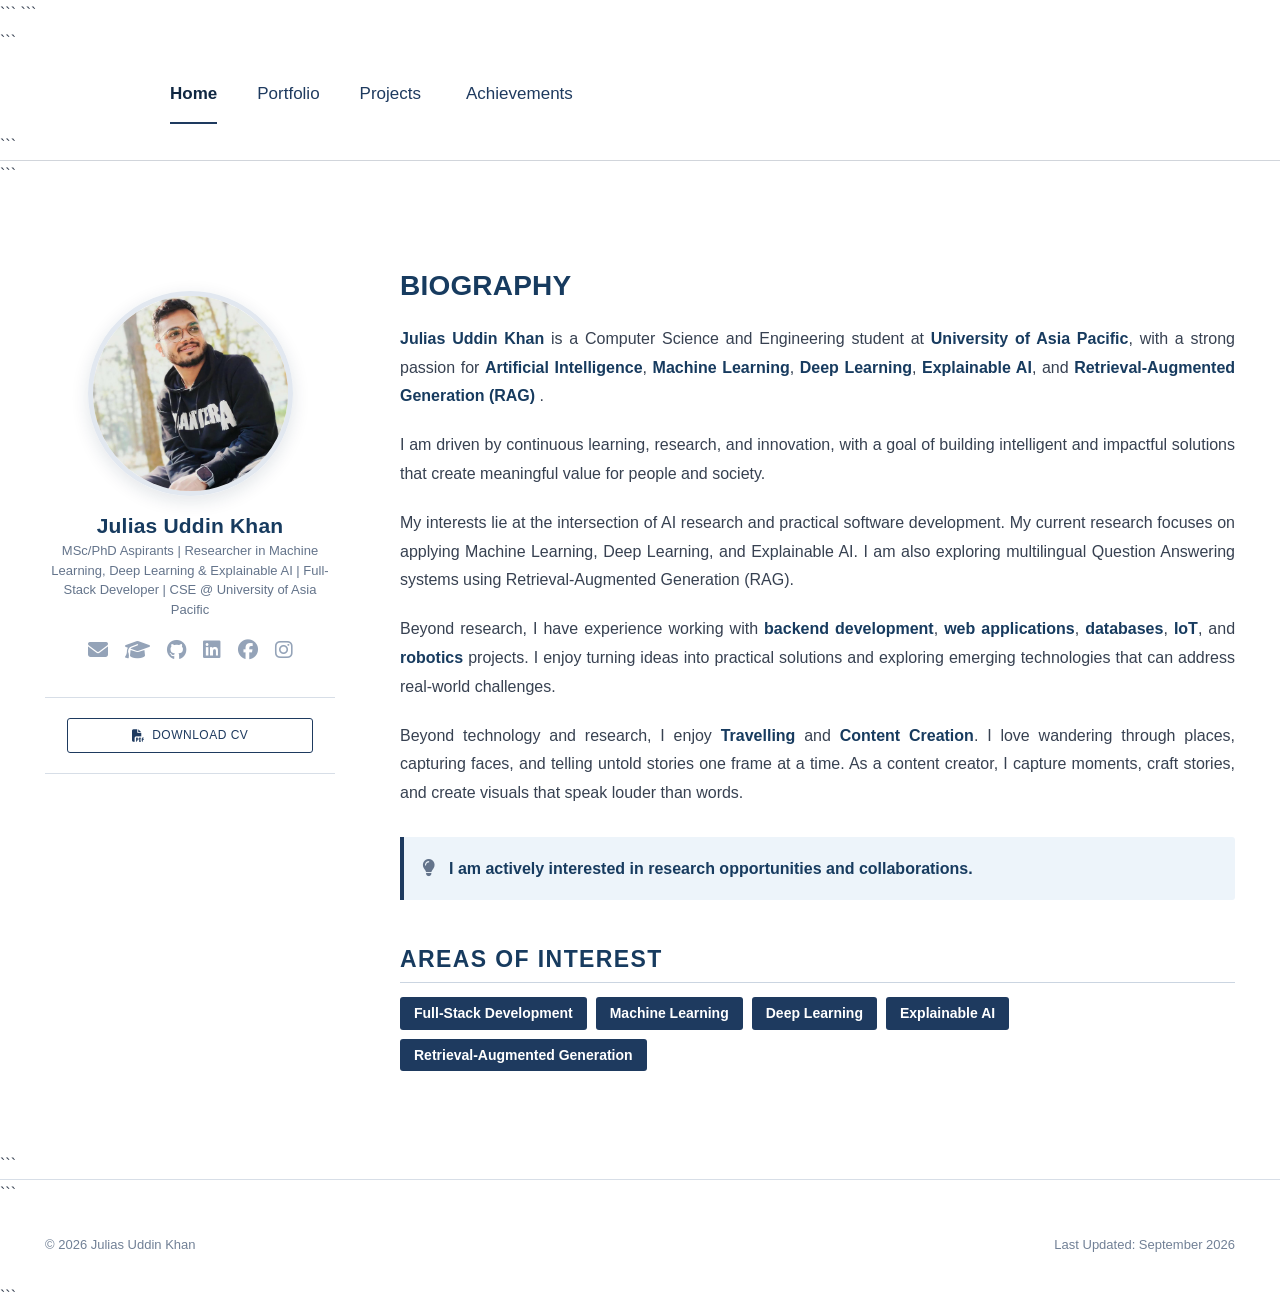
==== commit a50082f2: "Site is live" ====
--- a/index.html
+++ b/index.html
@@ -5,10 +5,6 @@
 <head>
 
 ```
-<!-- =========================================
-     BASIC INFORMATION
-========================================== -->
-
 <meta charset="UTF-8">
 
 <meta
@@ -26,14 +22,18 @@
     content="Julias Uddin Khan"
 >
 
-<title>
-    Julias Uddin Khan
-</title>
-
-
-<!-- =========================================
-     MAIN CSS
-========================================== -->
+<title>Julias Uddin Khan</title>
+
+
+<!-- Font Awesome -->
+
+<link
+    rel="stylesheet"
+    href="https://cdnjs.cloudflare.com/ajax/libs/font-awesome/6.5.2/css/all.min.css"
+>
+
+
+<!-- Main CSS -->
 
 <link
     rel="stylesheet"
@@ -41,20 +41,6 @@
 >
 
 
-<!-- =========================================
-     FONT AWESOME
-========================================== -->
-
-<link
-    rel="stylesheet"
-    href="https://cdnjs.cloudflare.com/ajax/libs/font-awesome/6.5.2/css/all.min.css"
->
-
-
-<!-- =========================================
-     MOBILE NAVIGATION
-========================================== -->
-
 <style>
 
     .desktop-nav-options {
@@ -63,12 +49,10 @@
         gap: 45px;
     }
 
-
     .mobile-menu-container {
         display: none;
         position: relative;
     }
-
 
     .mobile-menu-button {
         border: none;
@@ -79,69 +63,48 @@
         padding: 5px;
     }
 
-
     .mobile-menu-button:hover {
         color: #30445a;
     }
 
-
     .mobile-menu {
         display: none;
-
         position: absolute;
-
         top: 38px;
         right: 0;
-
         min-width: 165px;
-
         background: #ffffff;
-
         border: 1px solid #dddddd;
         border-radius: 4px;
-
-        box-shadow:
-            0 6px 20px rgba(0, 0, 0, 0.10);
-
+        box-shadow: 0 6px 20px rgba(0,0,0,0.10);
         z-index: 1000;
-
         padding: 7px 0;
     }
-
 
     .mobile-menu.show {
         display: block;
     }
 
-
     .mobile-menu-link {
         display: block;
-
         padding: 10px 18px;
-
         color: #344454;
-
         font-size: 14px;
         font-weight: 400;
-
         text-decoration: none;
-
         white-space: nowrap;
     }
-
 
     .mobile-menu-link:hover {
         background: #f5f7f9;
         color: #30445a;
     }
 
-
     .mobile-menu-link.active {
         color: #30445a;
         font-weight: 700;
     }
 
-
     @media (max-width: 700px) {
 
         .desktop-nav-options {
@@ -158,7 +121,6 @@
 
     }
 
-
     @media (max-width: 420px) {
 
         .nav-links {
@@ -174,496 +136,399 @@
 
 <body>
 
-```
 <!-- =====================================================
-     HEADER / NAVIGATION
+     HEADER
 ====================================================== -->
 
 <header class="site-header">
 
-    <div class="container">
-
-        <nav class="navbar">
-
-            <div class="nav-links">
-
-
-                <!-- HOME -->
-
-                <a
-                    href="index.html"
-                    class="nav-link active"
-                >
-                    Home
-                </a>
-
-
-                <!-- PORTFOLIO -->
-
-                <a
-                    href="portfolio.html"
+```
+<div class="container">
+
+    <nav class="navbar">
+
+        <div class="nav-links">
+
+            <a
+                href="index.html"
+                class="nav-link active"
+            >
+                Home
+            </a>
+
+
+            <a
+                href="portfolio.html"
+                class="nav-link"
+            >
+                Portfolio
+            </a>
+
+
+            <div class="desktop-nav-options">
+
+                <a
+                    href="projects.html"
                     class="nav-link"
                 >
-                    Portfolio
-                </a>
-
-
-                <!-- DESKTOP ONLY -->
-
-                <div class="desktop-nav-options">
-
-                    <!-- PROJECTS -->
+                    Projects
+                </a>
+
+
+                <a
+                    href="achievement.html"
+                    class="nav-link"
+                >
+                    Achievements
+                </a>
+
+            </div>
+
+
+            <div class="mobile-menu-container">
+
+                <button
+                    type="button"
+                    class="mobile-menu-button"
+                    id="mobileMenuButton"
+                    aria-label="Open navigation menu"
+                    aria-expanded="false"
+                >
+                    <i class="fa-solid fa-bars"></i>
+                </button>
+
+
+                <div
+                    class="mobile-menu"
+                    id="mobileMenu"
+                >
 
                     <a
                         href="projects.html"
-                        class="nav-link"
+                        class="mobile-menu-link"
                     >
                         Projects
                     </a>
 
 
-                    <!-- ACHIEVEMENTS -->
-
                     <a
                         href="achievement.html"
-                        class="nav-link"
+                        class="mobile-menu-link"
                     >
                         Achievements
                     </a>
 
                 </div>
 
-
-                <!-- MOBILE MENU -->
-
-                <div class="mobile-menu-container">
-
-                    <button
-                        type="button"
-                        class="mobile-menu-button"
-                        id="mobileMenuButton"
-                        aria-label="Open navigation menu"
-                        aria-expanded="false"
-                    >
-
-                        <i class="fa-solid fa-bars"></i>
-
-                    </button>
-
-
-                    <div
-                        class="mobile-menu"
-                        id="mobileMenu"
-                    >
-
-                        <!-- PROJECTS -->
-
-                        <a
-                            href="projects.html"
-                            class="mobile-menu-link"
-                        >
-                            Projects
-                        </a>
-
-
-                        <!-- ACHIEVEMENTS -->
-
-                        <a
-                            href="achievement.html"
-                            class="mobile-menu-link"
-                        >
-                            Achievements
-                        </a>
-
-                    </div>
+            </div>
+
+        </div>
+
+    </nav>
+
+</div>
+```
+
+</header>
+
+<!-- =====================================================
+     MAIN
+====================================================== -->
+
+<main>
+
+```
+<div class="container">
+
+    <div class="main-layout">
+
+
+        <!-- =================================================
+             SIDEBAR
+        ================================================== -->
+
+        <aside class="sidebar">
+
+
+            <div class="profile-container">
+
+                <img
+                    src="files/profile.jpeg"
+                    alt="Julias Uddin Khan"
+                    class="profile-image"
+                >
+
+            </div>
+
+
+            <h1 class="profile-name">
+                Julias Uddin Khan
+            </h1>
+
+
+            <p class="profile-title">
+
+                MSc/PhD Aspirants |
+                Researcher in Machine Learning,
+                Deep Learning &amp; Explainable AI |
+                Full-Stack Developer |
+                CSE @ University of Asia Pacific
+
+            </p>
+
+
+            <div class="social-links">
+
+
+                <a
+                    href="https://mail.google.com/mail/?view=cm&fs=1&to=juliasjisan17@gmail.com"
+                    class="social-link"
+                    target="_blank"
+                    rel="noopener noreferrer"
+                    title="Personal Email"
+                >
+                    <i class="fa-solid fa-envelope"></i>
+                </a>
+
+
+                <a
+                    href="https://mail.google.com/mail/?view=cm&fs=1&to=22201034@uap-bd.edu"
+                    class="social-link"
+                    target="_blank"
+                    rel="noopener noreferrer"
+                    title="University Email"
+                >
+                    <i class="fa-solid fa-graduation-cap"></i>
+                </a>
+
+
+                <a
+                    href="https://github.com/JuliasUddinKhan"
+                    class="social-link"
+                    target="_blank"
+                    rel="noopener noreferrer"
+                    title="GitHub"
+                >
+                    <i class="fa-brands fa-github"></i>
+                </a>
+
+
+                <a
+                    href="https://www.linkedin.com/in/juliasuddinkhan/"
+                    class="social-link"
+                    target="_blank"
+                    rel="noopener noreferrer"
+                    title="LinkedIn"
+                >
+                    <i class="fa-brands fa-linkedin"></i>
+                </a>
+
+
+                <a
+                    href="https://facebook.com/juliasuddinkhan"
+                    class="social-link"
+                    target="_blank"
+                    rel="noopener noreferrer"
+                    title="Facebook"
+                >
+                    <i class="fa-brands fa-facebook"></i>
+                </a>
+
+
+                <a
+                    href="https://www.instagram.com/julias_jisan"
+                    class="social-link"
+                    target="_blank"
+                    rel="noopener noreferrer"
+                    title="Instagram"
+                >
+                    <i class="fa-brands fa-instagram"></i>
+                </a>
+
+            </div>
+
+
+            <div class="cv-section">
+
+                <a
+                    href="files/Julias Uddin Khan_CV.pdf"
+                    class="cv-button"
+                    download
+                >
+
+                    <i class="fa-solid fa-file-pdf"></i>
+
+                    <span>
+                        DOWNLOAD CV
+                    </span>
+
+                </a>
+
+            </div>
+
+        </aside>
+
+
+
+        <!-- =================================================
+             CONTENT
+        ================================================== -->
+
+        <section class="content">
+
+
+            <section class="biography-section">
+
+                <h2 class="section-title">
+                    BIOGRAPHY
+                </h2>
+
+
+                <p>
+
+                    <strong>Julias Uddin Khan</strong>
+                    is a Computer Science and Engineering
+                    student at
+                    <strong>University of Asia Pacific</strong>,
+                    with a strong passion for
+                    <strong>Artificial Intelligence</strong>,
+                    <strong>Machine Learning</strong>,
+                    <strong>Deep Learning</strong>,
+                    <strong>Explainable AI</strong>, and
+                    <strong>
+                        Retrieval-Augmented Generation (RAG)
+                    </strong>.
+
+                </p>
+
+
+                <p>
+
+                    I am driven by continuous learning,
+                    research, and innovation, with a goal of
+                    building intelligent and impactful solutions
+                    that create meaningful value for people
+                    and society.
+
+                </p>
+
+
+                <p>
+
+                    My interests lie at the intersection of
+                    AI research and practical software development.
+
+                    My current research focuses on applying
+                    Machine Learning, Deep Learning, and
+                    Explainable AI.
+
+                    I am also exploring multilingual
+                    Question Answering systems using
+                    Retrieval-Augmented Generation (RAG).
+
+                </p>
+
+
+                <p>
+
+                    Beyond research, I have experience working
+                    with <strong>backend development</strong>,
+                    <strong>web applications</strong>,
+                    <strong>databases</strong>,
+                    <strong>IoT</strong>, and
+                    <strong>robotics</strong> projects.
+
+                    I enjoy turning ideas into practical solutions
+                    and exploring emerging technologies that can
+                    address real-world challenges.
+
+                </p>
+
+
+                <p>
+
+                    Beyond technology and research, I enjoy
+                    <strong>Travelling</strong> and
+                    <strong>Content Creation</strong>.
+
+                    I love wandering through places, capturing
+                    faces, and telling untold stories one frame
+                    at a time.
+
+                    As a content creator, I capture moments,
+                    craft stories, and create visuals that speak
+                    louder than words.
+
+                </p>
+
+            </section>
+
+
+
+            <div class="highlight-box">
+
+                <div class="highlight-icon">
+
+                    <i class="fa-solid fa-lightbulb"></i>
 
                 </div>
 
+
+                <div class="highlight-text">
+
+                    I am actively interested in research
+                    opportunities and collaborations.
+
+                </div>
+
             </div>
 
-        </nav>
+
+
+            <section class="research-section">
+
+                <h2 class="research-title">
+                    AREAS OF INTEREST
+                </h2>
+
+
+                <div class="content-divider"></div>
+
+
+                <div class="research-tags">
+
+                    <span class="research-tag">
+                        Full-Stack Development
+                    </span>
+
+                    <span class="research-tag">
+                        Machine Learning
+                    </span>
+
+                    <span class="research-tag">
+                        Deep Learning
+                    </span>
+
+                    <span class="research-tag">
+                        Explainable AI
+                    </span>
+
+                    <span class="research-tag">
+                        Retrieval-Augmented Generation
+                    </span>
+
+                </div>
+
+            </section>
+
+        </section>
 
     </div>
 
-</header>
-
-
-<!-- =====================================================
-     MAIN CONTENT
-====================================================== -->
-
-<main>
-
-    <div class="container">
-
-        <div class="main-layout">
-
-
-            <!-- =================================================
-                 LEFT SIDEBAR
-            ================================================== -->
-
-            <aside class="sidebar">
-
-
-                <!-- PROFILE PHOTO -->
-
-                <div class="profile-container">
-
-                    <img
-                        src="files/profile.jpeg"
-                        alt="Julias Uddin Khan"
-                        class="profile-image"
-                    >
-
-                </div>
-
-
-                <!-- NAME -->
-
-                <h1 class="profile-name">
-                    Julias Uddin Khan
-                </h1>
-
-
-                <!-- DESCRIPTION -->
-
-                <p class="profile-title">
-
-                    MSc/PhD Aspirants |
-                    Researcher in Machine Learning,
-                    Deep Learning &amp; Explainable AI |
-                    Full-Stack Developer |
-                    CSE @ University of Asia Pacific
-
-                </p>
-
-
-                <!-- SOCIAL LINKS -->
-
-                <div class="social-links">
-
-
-                    <!-- PERSONAL EMAIL -->
-
-                    <a
-                        href="https://mail.google.com/mail/?view=cm&fs=1&to=juliasjisan17@gmail.com"
-                        class="social-link"
-                        aria-label="Email"
-                        title="Email"
-                        target="_blank"
-                        rel="noopener noreferrer"
-                    >
-
-                        <i class="fa-solid fa-envelope"></i>
-
-                    </a>
-
-
-                    <!-- UNIVERSITY EMAIL -->
-
-                    <a
-                        href="https://mail.google.com/mail/?view=cm&fs=1&to=22201034@uap-bd.edu"
-                        class="social-link"
-                        aria-label="University Email"
-                        title="University Email"
-                        target="_blank"
-                        rel="noopener noreferrer"
-                    >
-
-                        <i class="fa-solid fa-graduation-cap"></i>
-
-                    </a>
-
-
-                    <!-- GITHUB -->
-
-                    <a
-                        href="https://github.com/JuliasUddinKhan"
-                        class="social-link"
-                        aria-label="GitHub"
-                        title="GitHub"
-                        target="_blank"
-                        rel="noopener noreferrer"
-                    >
-
-                        <i class="fa-brands fa-github"></i>
-
-                    </a>
-
-
-                    <!-- LINKEDIN -->
-
-                    <a
-                        href="https://www.linkedin.com/in/juliasuddinkhan/"
-                        class="social-link"
-                        aria-label="LinkedIn"
-                        title="LinkedIn"
-                        target="_blank"
-                        rel="noopener noreferrer"
-                    >
-
-                        <i class="fa-brands fa-linkedin"></i>
-
-                    </a>
-
-
-                    <!-- FACEBOOK -->
-
-                    <a
-                        href="https://facebook.com/juliasuddinkhan"
-                        class="social-link"
-                        aria-label="Facebook"
-                        title="Facebook"
-                        target="_blank"
-                        rel="noopener noreferrer"
-                    >
-
-                        <i class="fa-brands fa-facebook"></i>
-
-                    </a>
-
-
-                    <!-- INSTAGRAM -->
-
-                    <a
-                        href="https://www.instagram.com/julias_jisan"
-                        class="social-link"
-                        aria-label="Instagram"
-                        title="Instagram"
-                        target="_blank"
-                        rel="noopener noreferrer"
-                    >
-
-                        <i class="fa-brands fa-instagram"></i>
-
-                    </a>
-
-                </div>
-
-
-                <!-- DOWNLOAD CV -->
-
-                <div class="cv-section">
-
-                    <a
-                        href="files/Julias Uddin Khan_CV.pdf"
-                        class="cv-button"
-                        download
-                    >
-
-                        <i class="fa-solid fa-file-pdf"></i>
-
-                        <span>
-                            DOWNLOAD CV
-                        </span>
-
-                    </a>
-
-                </div>
-
-            </aside>
-
-
-            <!-- =================================================
-                 RIGHT CONTENT
-            ================================================== -->
-
-            <section class="content">
-
-
-                <!-- =========================================
-                     BIOGRAPHY
-                ========================================== -->
-
-                <section class="biography-section">
-
-                    <h2 class="section-title">
-                        BIOGRAPHY
-                    </h2>
-
-
-                    <!-- INTRODUCTION -->
-
-                    <p>
-
-                        <strong>Julias Uddin Khan</strong>
-                        is a Computer Science and Engineering
-                        student at
-                        <strong>University of Asia Pacific</strong>,
-                        with a strong passion for
-                        <strong>Artificial Intelligence</strong>,
-                        <strong>Machine Learning</strong>,
-                        <strong>Deep Learning</strong>,
-                        <strong>Explainable AI</strong>,
-                        and
-                        <strong>
-                            Retrieval-Augmented Generation (RAG)
-                        </strong>.
-
-                    </p>
-
-
-                    <!-- MOTIVATION -->
-
-                    <p>
-
-                        I am driven by continuous learning,
-                        research, and innovation, with a goal of
-                        building intelligent and impactful solutions
-                        that create meaningful value for people
-                        and society.
-
-                    </p>
-
-
-                    <!-- RESEARCH -->
-
-                    <p>
-
-                        My interests lie at the intersection of
-                        AI research and practical
-                        software development.
-
-                        My current research focuses on applying
-                        Machine Learning,
-                        Deep Learning, and
-                        Explainable AI.
-
-                        I am also exploring multilingual
-                        Question Answering
-                        systems using
-                        Retrieval-Augmented Generation (RAG).
-
-                    </p>
-
-
-                    <!-- TECHNICAL EXPERIENCE -->
-
-                    <p>
-
-                        Beyond research, I have experience working
-                        with
-                        <strong>backend development</strong>,
-                        <strong>web applications</strong>,
-                        <strong>databases</strong>,
-                        <strong>IoT</strong>, and
-                        <strong>robotics</strong> projects.
-
-                        I enjoy turning ideas into practical solutions
-                        and exploring emerging technologies that can
-                        address real-world challenges.
-
-                    </p>
-
-
-                    <!-- PERSONAL INTERESTS -->
-
-                    <p>
-
-                        Beyond technology and research, I enjoy
-                        <strong>Travelling</strong> and
-                        <strong>Content Creation</strong>.
-
-                        I love wandering through places, capturing
-                        faces, and telling untold stories one frame
-                        at a time.
-
-                        As a content creator, I capture moments,
-                        craft stories, and create visuals that speak
-                        louder than words.
-
-                    </p>
-
-                </section>
-
-
-                <!-- =========================================
-                     HIGHLIGHT
-                ========================================== -->
-
-                <div class="highlight-box">
-
-                    <div class="highlight-icon">
-
-                        <i class="fa-solid fa-lightbulb"></i>
-
-                    </div>
-
-
-                    <div class="highlight-text">
-
-                        I am actively interested in research
-                        opportunities and collaborations.
-
-                    </div>
-
-                </div>
-
-
-                <!-- =========================================
-                     AREAS OF INTEREST
-                ========================================== -->
-
-                <section class="research-section">
-
-                    <h2 class="research-title">
-                        AREAS OF INTEREST
-                    </h2>
-
-
-                    <div class="content-divider"></div>
-
-
-                    <div class="research-tags">
-
-
-                        <!-- FULL-STACK DEVELOPMENT -->
-
-                        <span class="research-tag">
-                            Full-Stack Development
-                        </span>
-
-
-                        <!-- MACHINE LEARNING -->
-
-                        <span class="research-tag">
-                            Machine Learning
-                        </span>
-
-
-                        <!-- DEEP LEARNING -->
-
-                        <span class="research-tag">
-                            Deep Learning
-                        </span>
-
-
-                        <!-- XAI -->
-
-                        <span class="research-tag">
-                            Explainable AI
-                        </span>
-
-
-                        <!-- RAG -->
-
-                        <span class="research-tag">
-                            Retrieval-Augmented Generation
-                        </span>
-
-                    </div>
-
-                </section>
-
-            </section>
-
-        </div>
-
-    </div>
+</div>
+```
 
 </main>
-
 
 <!-- =====================================================
      FOOTER
@@ -671,117 +536,80 @@
 
 <footer class="site-footer">
 
-    <div class="container">
-
-        <div class="footer-content">
-
-            <p>
-                © 2026 Julias Uddin Khan
-            </p>
-
-
-            <p>
-                Last Updated: September 2026
-            </p>
-
-        </div>
+```
+<div class="container">
+
+    <div class="footer-content">
+
+        <p>
+            © 2026 Julias Uddin Khan
+        </p>
+
+        <p>
+            Last Updated: September 2026
+        </p>
 
     </div>
 
+</div>
+```
+
 </footer>
 
-
-<!-- =====================================================
-     JAVASCRIPT
-====================================================== -->
-
 <script src="js/script.js"></script>
 
-
-<!-- =====================================================
-     MOBILE MENU SCRIPT
-====================================================== -->
-
 <script>
 
-    document.addEventListener("DOMContentLoaded", function () {
-
-        const menuButton =
-            document.getElementById("mobileMenuButton");
-
-        const mobileMenu =
-            document.getElementById("mobileMenu");
-
-
-        if (!menuButton || !mobileMenu) {
-            return;
-        }
-
-
-        /* OPEN / CLOSE MENU */
-
-        menuButton.addEventListener("click", function (event) {
-
-            event.stopPropagation();
-
-            const isOpen =
-                mobileMenu.classList.toggle("show");
-
+document.addEventListener("DOMContentLoaded", function () {
+
+    const menuButton =
+        document.getElementById("mobileMenuButton");
+
+    const mobileMenu =
+        document.getElementById("mobileMenu");
+
+
+    if (!menuButton || !mobileMenu) {
+        return;
+    }
+
+
+    menuButton.addEventListener("click", function (event) {
+
+        event.stopPropagation();
+
+        const isOpen =
+            mobileMenu.classList.toggle("show");
+
+        menuButton.setAttribute(
+            "aria-expanded",
+            isOpen ? "true" : "false"
+        );
+
+    });
+
+
+    document.addEventListener("click", function (event) {
+
+        if (
+            !mobileMenu.contains(event.target) &&
+            !menuButton.contains(event.target)
+        ) {
+
+            mobileMenu.classList.remove("show");
 
             menuButton.setAttribute(
                 "aria-expanded",
-                isOpen ? "true" : "false"
+                "false"
             );
 
-        });
-
-
-        /* CLOSE MENU WHEN CLICKING OUTSIDE */
-
-        document.addEventListener("click", function (event) {
-
-            if (
-                !mobileMenu.contains(event.target) &&
-                !menuButton.contains(event.target)
-            ) {
-
-                mobileMenu.classList.remove("show");
-
-                menuButton.setAttribute(
-                    "aria-expanded",
-                    "false"
-                );
-
-            }
-
-        });
-
-
-        /* CLOSE MENU AFTER SELECTING AN ITEM */
-
-        const mobileMenuLinks =
-            document.querySelectorAll(".mobile-menu-link");
-
-
-        mobileMenuLinks.forEach(function (link) {
-
-            link.addEventListener("click", function () {
-
-                mobileMenu.classList.remove("show");
-
-                menuButton.setAttribute(
-                    "aria-expanded",
-                    "false"
-                );
-
-            });
-
-        });
+        }
 
     });
 
+});
+
 </script>
-```
 
 </body>
 
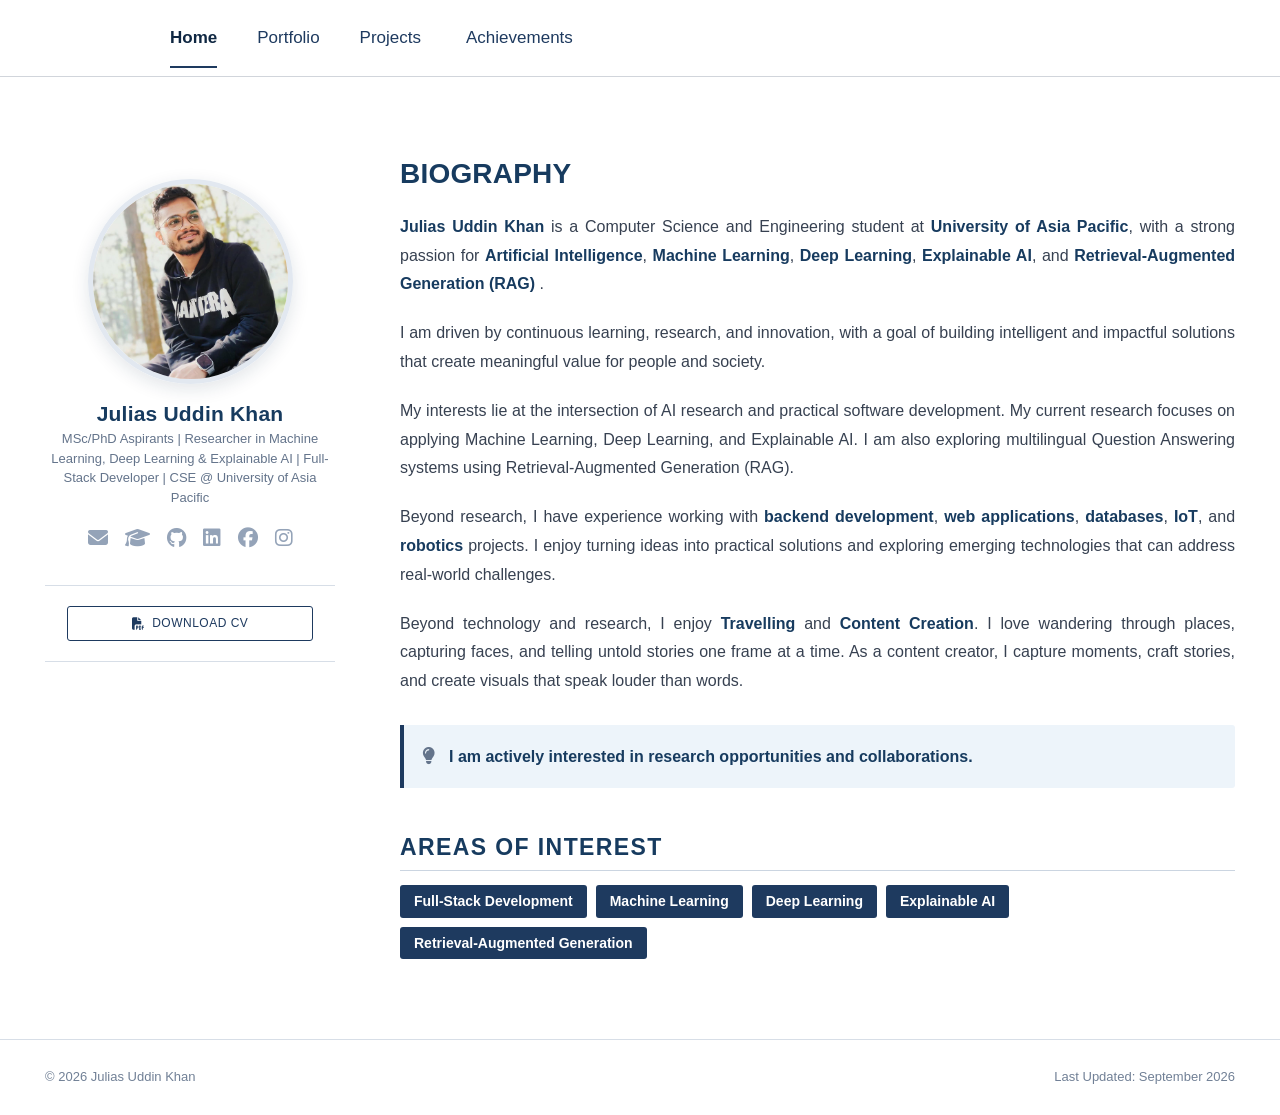
==== commit a780fd37: "Site is live" ====
--- a/index.html
+++ b/index.html
@@ -4,7 +4,7 @@
 
 <head>
 
-```
+
 <meta charset="UTF-8">
 
 <meta
@@ -130,7 +130,7 @@
     }
 
 </style>
-```
+
 
 </head>
 
@@ -142,7 +142,7 @@
 
 <header class="site-header">
 
-```
+
 <div class="container">
 
     <nav class="navbar">
@@ -212,7 +212,7 @@
 
 
                     <a
-                        href="achievement.html"
+                        href="achievements.html"
                         class="mobile-menu-link"
                     >
                         Achievements
@@ -227,7 +227,7 @@
     </nav>
 
 </div>
-```
+
 
 </header>
 
@@ -237,7 +237,7 @@
 
 <main>
 
-```
+
 <div class="container">
 
     <div class="main-layout">
@@ -526,7 +526,7 @@
     </div>
 
 </div>
-```
+
 
 </main>
 
@@ -536,7 +536,7 @@
 
 <footer class="site-footer">
 
-```
+
 <div class="container">
 
     <div class="footer-content">
@@ -552,7 +552,7 @@
     </div>
 
 </div>
-```
+
 
 </footer>
 
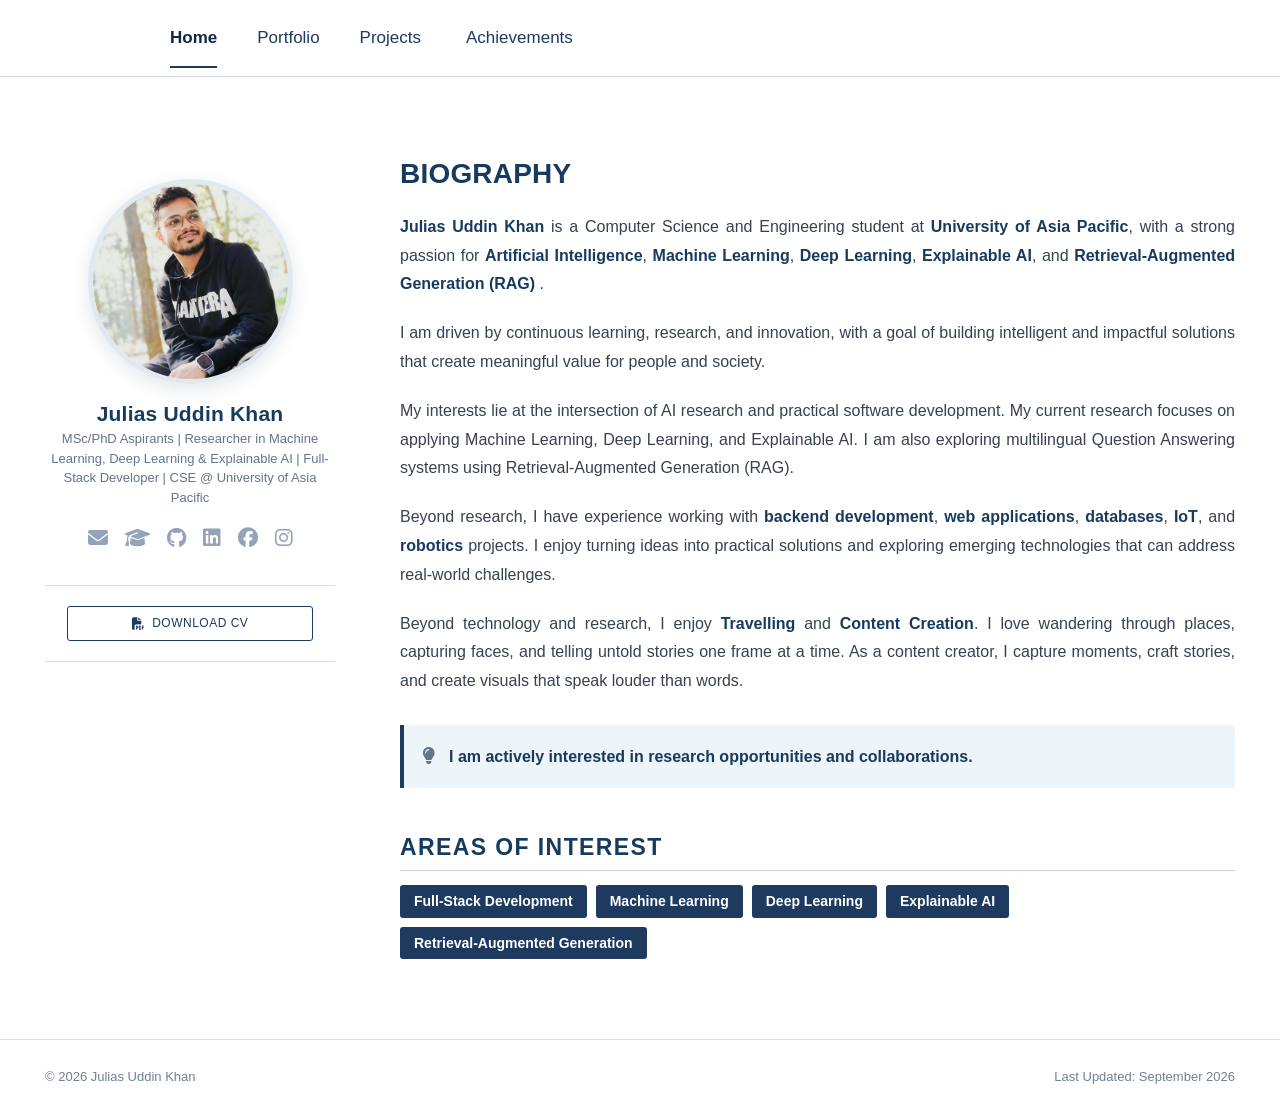
==== commit 2714c068: "Site is Live" ====
--- a/index.html
+++ b/index.html
@@ -176,7 +176,7 @@
 
 
                 <a
-                    href="achievement.html"
+                    href="achievements.html"
                     class="nav-link"
                 >
                     Achievements
--- a/css/style.css
+++ b/css/style.css
@@ -106,6 +106,13 @@
     background: #ffffff;
 
     border-bottom: 1px solid var(--border);
+
+    position: sticky;
+    top: 0;
+    z-index: 9999;
+
+    backdrop-filter: blur(8px);
+    -webkit-backdrop-filter: blur(8px);
 }
 
 .navbar {
@@ -1416,7 +1423,9 @@
     }
 
 
-    /* Header */
+    /* =====================================================
+       HEADER
+    ===================================================== */
 
     .navbar {
         height: auto;
@@ -1426,19 +1435,41 @@
         justify-content: center;
 
         padding-top: 13px;
-        padding-bottom: 13px;
+        padding-bottom: 18px;
     }
 
     .nav-links {
         margin-left: 0;
 
         gap: 25px;
+
+        align-items: center;
     }
 
     .nav-link {
         padding: 3px 0;
 
         font-size: 15px;
+
+        line-height: 1.5;
+    }
+
+
+    /* =====================================================
+       IMPORTANT FIX
+       Move underline BELOW the text on mobile.
+    ===================================================== */
+
+    .nav-link::after {
+        left: 0;
+
+        bottom: -6px;
+
+        height: 2px;
+    }
+
+    .nav-link.active::after {
+        width: 100%;
     }
 
     .desktop-nav-options {
@@ -1450,7 +1481,9 @@
     }
 
 
-    /* Main */
+    /* =====================================================
+       MAIN
+    ===================================================== */
 
     .main-layout {
         display: block;
@@ -1460,7 +1493,9 @@
     }
 
 
-    /* Sidebar */
+    /* =====================================================
+       SIDEBAR
+    ===================================================== */
 
     .sidebar {
         padding-top: 0;
@@ -1509,7 +1544,9 @@
     }
 
 
-    /* Content */
+    /* =====================================================
+       CONTENT
+    ===================================================== */
 
     .section-title {
         font-size: 23px;
@@ -1554,7 +1591,9 @@
     }
 
 
-    /* Portfolio */
+    /* =====================================================
+       PORTFOLIO
+    ===================================================== */
 
     .portfolio-section {
         padding: 55px 0;
@@ -1581,7 +1620,9 @@
     }
 
 
-    /* Footer */
+    /* =====================================================
+       FOOTER
+    ===================================================== */
 
     .footer-content {
         min-height: auto;
@@ -1617,6 +1658,17 @@
 
     .nav-link {
         font-size: 14px;
+
+        padding: 3px 0;
+    }
+
+
+    /* =====================================================
+       IMPORTANT FIX FOR SMALL PHONES
+    ===================================================== */
+
+    .nav-link::after {
+        bottom: -6px;
     }
 
     .profile-image {
@@ -1688,392 +1740,11 @@
     opacity: 0;
 }
 
-/* =========================================================
-   FINAL PROFESSIONAL COLOR OVERRIDE
-   Paste this at the VERY END of style.css
-========================================================= */
-
-/* Main colors */
-body {
-    background: #ffffff;
-    color: #3f4a56;
-}
-
-
-/* =========================================================
-   HEADER
-========================================================= */
-
-.site-header {
-    background: #ffffff;
-    border-bottom: 1px solid #cbd5e1;
-}
-
-.nav-link {
-    color: #172b4d !important;
-}
-
-.nav-link:hover {
-    color: #0b1f3a !important;
-}
-
-.nav-link.active {
-    color: #0b1f3a !important;
-}
-
-.nav-link::after {
-    background: #172b4d !important;
-}
-
-.nav-link.active::after {
-    background: #172b4d !important;
-}
-
-
-/* Mobile menu */
-
-.mobile-menu-button {
-    color: #172b4d;
-}
-
-.mobile-menu-button:hover {
-    color: #0b1f3a;
-}
-
-.mobile-menu {
-    background: #ffffff;
-    border-color: #cbd5e1;
-
-    box-shadow:
-        0 8px 25px rgba(23, 43, 77, 0.15);
-}
-
-.mobile-menu-link {
-    color: #172b4d;
-}
-
-.mobile-menu-link:hover {
-    background: #f1f5f9;
-    color: #0b1f3a;
-}
-
-.mobile-menu-link.active {
-    color: #0b1f3a;
-}
-
-
-/* =========================================================
-   PROFILE
-========================================================= */
-
-.profile-image {
-    border-color: #eef2f7;
-
-    box-shadow:
-        0 5px 18px rgba(23, 43, 77, 0.12);
-}
-
-.profile-name {
-    color: #172b4d !important;
-}
-
-.profile-title {
-    color: #687789 !important;
-}
-
-
-/* =========================================================
-   SOCIAL ICONS
-========================================================= */
-
-.social-link {
-    color: #8a9aad !important;
-}
-
-.social-link:hover {
-    color: #172b4d !important;
-}
-
-
-/* =========================================================
-   SIDEBAR
-========================================================= */
-
-.sidebar-heading {
-    color: #172b4d !important;
-}
-
-.sidebar-divider {
-    background: #d8dee6 !important;
-}
-
-
-/* =========================================================
-   AFFILIATION
-========================================================= */
-
-.affiliation-item {
-    color: #8795a5 !important;
-}
-
-
-/* =========================================================
-   CV BUTTON
-========================================================= */
-
-.cv-section {
-    border-top-color: #d8dee6 !important;
-    border-bottom-color: #d8dee6 !important;
-}
-
-.cv-button {
-    border-color: #172b4d !important;
-
-    color: #172b4d !important;
-
-    background: #ffffff !important;
-}
-
-.cv-button:hover {
-    background: #172b4d !important;
-
-    color: #ffffff !important;
-}
-
-
-/* =========================================================
-   MAIN HEADINGS
-========================================================= */
-
-.section-title {
-    color: #172b4d !important;
-}
-
-.portfolio-title {
-    color: #172b4d !important;
-}
-
-.research-title {
-    color: #172b4d !important;
-}
-
-
-/* =========================================================
-   BODY TEXT
-========================================================= */
-
-.biography-section p {
-    color: #3f4a56 !important;
-}
-
-.biography-section strong {
-    color: #172b4d !important;
-}
-
-.education-details p {
-    color: #4b5563 !important;
-}
-
-.honor-content p {
-    color: #4b5563 !important;
-}
-
-
-/* =========================================================
-   HIGHLIGHT BOX
-========================================================= */
-
-.highlight-box {
-    background: #eef4fa !important;
-
-    border-left-color: #172b4d !important;
-}
-
-.highlight-icon {
-    color: #60748a !important;
-}
-
-.highlight-text {
-    color: #172b4d !important;
-}
-
-
-/* =========================================================
-   RESEARCH TAGS
-========================================================= */
-
-.content-divider {
-    background: #cbd5e1 !important;
-}
-
-.research-tag {
-    background: #172b4d !important;
-
-    color: #ffffff !important;
-}
-
-
-/* =========================================================
-   SKILLS
-========================================================= */
-
-.skill-category h3 {
-    color: #52677d !important;
-
-    border-bottom-color: #dbe2e9 !important;
-}
-
-.skill-tag {
-    background: #f8fafc !important;
-
-    border-color: #d7dee6 !important;
-
-    color: #344454 !important;
-}
-
-.skill-tag:hover {
-    background: #eef4fa !important;
-
-    border-color: #9eacbb !important;
-
-    box-shadow:
-        0 4px 12px rgba(23, 43, 77, 0.08);
-}
-
-.skill-tag i {
-    color: #526b84 !important;
-}
-
-
-/* =========================================================
-   EDUCATION
-========================================================= */
-
-.education-item {
-    border-bottom-color: #e1e6eb !important;
-}
-
-.education-icon {
-    background: #eef2f6 !important;
-
-    color: #526b84 !important;
-}
-
-.education-details h3 {
-    color: #172b4d !important;
-}
-
-.education-institution {
-    color: #60748a !important;
-}
-
-.education-separator {
-    color: #aeb8c3 !important;
-}
-
-
-/* =========================================================
-   ACADEMIC HONORS
-========================================================= */
-
-.honor-item {
-    background: #ffffff !important;
-
-    border-color: #dce2e8 !important;
-}
-
-.honor-item:hover {
-    border-color: #b9c5d1 !important;
-
-    box-shadow:
-        0 6px 22px rgba(23, 43, 77, 0.09) !important;
-}
-
-.honor-icon {
-    background: #eef2f6 !important;
-
-    color: #526b84 !important;
-}
-
-.honor-content h3 {
-    color: #172b4d !important;
-}
-
-
-/* =========================================================
-   PROJECTS
-========================================================= */
-
-.project-item {
-    background: #ffffff !important;
-
-    border-color: #dce2e8 !important;
-}
-
-.project-item:hover {
-    border-color: #aebbc8 !important;
-
-    box-shadow:
-        0 7px 24px rgba(23, 43, 77, 0.10) !important;
-}
-
-.project-item h3 {
-    color: #172b4d !important;
-}
-
-.project-item p {
-    color: #4b5563 !important;
-}
-
-.project-item strong {
-    color: #526b84 !important;
-}
-
-.project-link {
-    color: #60748a !important;
-}
-
-.project-item:hover .project-link {
-    color: #172b4d !important;
-}
-
-
-/* =========================================================
-   DOWNLOAD CV
-========================================================= */
-
-.download-cv {
-    border-color: #172b4d !important;
-
-    color: #172b4d !important;
-
-    background: #ffffff !important;
-}
-
-.download-cv:hover {
-    background: #172b4d !important;
-
-    color: #ffffff !important;
-}
-
-
-/* =========================================================
-   FOOTER
-========================================================= */
-
-.site-footer {
-    background: #ffffff;
-
-    border-top-color: #d8dee6 !important;
-}
-
-.footer-content {
-    color: #718096 !important;
-}
 
 /* =========================================================
    FINAL PROFESSIONAL ACADEMIC COLOR PALETTE
 ========================================================= */
+
 
 /* ---------- MAIN ---------- */
 
@@ -2086,369 +1757,613 @@
 /* ---------- HEADER ---------- */
 
 .site-header {
-    background: #ffffff !important;
+    background: rgba(255, 255, 255, 0.97) !important;
+
     border-bottom: 1px solid #d1d5db !important;
-}
-
-.nav-link {
-    color: #1e3a5f !important;
-}
-
-.nav-link:hover {
-    color: #0f2742 !important;
-}
-
-.nav-link.active {
-    color: #0f2742 !important;
-}
-
-.nav-link::after {
-    background: #1e3a5f !important;
-}
-
-.nav-link.active::after {
-    background: #1e3a5f !important;
-}
-
-
-/* ---------- MOBILE MENU ---------- */
-
-.mobile-menu-button {
-    color: #1e3a5f !important;
-}
-
-.mobile-menu-button:hover {
-    color: #0f2742 !important;
-}
-
-.mobile-menu {
-    background: #ffffff !important;
-    border-color: #d1d5db !important;
-
-    box-shadow:
-        0 8px 25px rgba(15, 39, 66, 0.14) !important;
-}
-
-.mobile-menu-link {
-    color: #1e3a5f !important;
-}
-
-.mobile-menu-link:hover {
-    background: #f1f5f9 !important;
-    color: #0f2742 !important;
-}
-
-.mobile-menu-link.active {
-    color: #0f2742 !important;
-}
-
-
-/* =========================================================
-   PROFILE
-========================================================= */
-
-.profile-image {
-    border-color: #e2e8f0 !important;
-
-    box-shadow:
-        0 5px 18px rgba(15, 39, 66, 0.12) !important;
-}
-
-.profile-name {
-    color: #173b5f !important;
-}
-
-.profile-title {
-    color: #64748b !important;
-}
-
-
-/* =========================================================
-   SOCIAL ICONS
-========================================================= */
-
-.social-link {
-    color: #94a3b8 !important;
-}
-
-.social-link:hover {
-    color: #1e3a5f !important;
-}
-
-
-/* =========================================================
-   SIDEBAR
-========================================================= */
-
-.sidebar-heading {
-    color: #1e3a5f !important;
-}
-
-.sidebar-divider {
-    background: #d7dee7 !important;
-}
-
-
-/* =========================================================
-   AFFILIATION
-========================================================= */
-
-.affiliation-item {
-    color: #94a3b8 !important;
-}
-
-
-/* =========================================================
-   CV BUTTON
-========================================================= */
-
-.cv-section {
-    border-top-color: #d7dee7 !important;
-    border-bottom-color: #d7dee7 !important;
-}
-
-.cv-button {
-    border-color: #1e3a5f !important;
-    color: #1e3a5f !important;
-    background: #ffffff !important;
-}
-
-.cv-button:hover {
-    background: #1e3a5f !important;
-    color: #ffffff !important;
-}
-
-
-/* =========================================================
-   MAIN HEADINGS
-========================================================= */
-
-.section-title {
-    color: #173b5f !important;
-}
-
-.portfolio-title {
-    color: #173b5f !important;
-}
-
-.research-title {
-    color: #173b5f !important;
-}
-
-
-/* =========================================================
-   BODY TEXT
-========================================================= */
-
-.biography-section p {
-    color: #374151 !important;
-}
-
-.biography-section strong {
-    color: #173b5f !important;
-}
-
-.education-details p {
-    color: #4b5563 !important;
-}
-
-.honor-content p {
-    color: #4b5563 !important;
-}
-
-
-/* =========================================================
-   HIGHLIGHT BOX
-========================================================= */
-
-.highlight-box {
-    background: #edf4fa !important;
-
-    border-left-color: #1e3a5f !important;
-}
-
-.highlight-icon {
-    color: #64748b !important;
-}
-
-.highlight-text {
-    color: #173b5f !important;
-}
-
-
-/* =========================================================
-   RESEARCH TAGS
-========================================================= */
-
-.content-divider {
-    background: #cbd5e1 !important;
-}
-
-.research-tag {
-    background: #1e3a5f !important;
-    color: #ffffff !important;
-}
-
-
-/* =========================================================
-   SKILLS
-========================================================= */
-
-.skill-category h3 {
-    color: #52677d !important;
-    border-bottom-color: #d8e0e8 !important;
-}
-
-.skill-tag {
-    background: #f8fafc !important;
-    border-color: #d6dee7 !important;
-    color: #374151 !important;
-}
-
-.skill-tag:hover {
-    background: #edf4fa !important;
-    border-color: #9aaabd !important;
-
-    box-shadow:
-        0 4px 12px rgba(15, 39, 66, 0.08) !important;
-}
-
-.skill-tag i {
-    color: #526b84 !important;
-}
-
-
-/* =========================================================
-   EDUCATION
-========================================================= */
-
-.education-item {
-    border-bottom-color: #e1e6eb !important;
-}
-
-.education-icon {
-    background: #edf2f7 !important;
-    color: #526b84 !important;
-}
-
-.education-details h3 {
-    color: #173b5f !important;
-}
-
-.education-institution {
-    color: #60748a !important;
-}
-
-.education-separator {
-    color: #aeb8c3 !important;
-}
-
-
-/* =========================================================
-   ACADEMIC HONORS
-========================================================= */
-
-.honor-item {
-    background: #ffffff !important;
-    border-color: #d8e0e8 !important;
-}
-
-.honor-item:hover {
-    border-color: #aebdcd !important;
-
-    box-shadow:
-        0 6px 22px rgba(15, 39, 66, 0.09) !important;
-}
-
-.honor-icon {
-    background: #edf2f7 !important;
-    color: #526b84 !important;
-}
-
-.honor-content h3 {
-    color: #173b5f !important;
-}
-
-
-/* =========================================================
-   PROJECTS
-========================================================= */
-
-.project-item {
-    background: #ffffff !important;
-    border-color: #d8e0e8 !important;
-}
-
-.project-item:hover {
-    border-color: #aebdcd !important;
-
-    box-shadow:
-        0 7px 24px rgba(15, 39, 66, 0.10) !important;
-}
-
-.project-item h3 {
-    color: #173b5f !important;
-}
-
-.project-item p {
-    color: #4b5563 !important;
-}
-
-.project-item strong {
-    color: #526b84 !important;
-}
-
-.project-link {
-    color: #60748a !important;
-}
-
-.project-item:hover .project-link {
-    color: #173b5f !important;
-}
-
-
-/* =========================================================
-   DOWNLOAD CV
-========================================================= */
-
-.download-cv {
-    border-color: #1e3a5f !important;
-    color: #1e3a5f !important;
-    background: #ffffff !important;
-}
-
-.download-cv:hover {
-    background: #1e3a5f !important;
-    color: #ffffff !important;
-}
-
-
-/* =========================================================
-   FOOTER
-========================================================= */
-
-.site-footer {
-    background: #ffffff !important;
-    border-top-color: #d7dee7 !important;
-}
-
-.footer-content {
-    color: #718096 !important;
-}
-
-/* =========================================================
-   FIXED / STICKY HEADER
-========================================================= */
-
-.site-header {
+
     position: sticky;
     top: 0;
     z-index: 9999;
 
-    background: rgba(255, 255, 255, 0.97);
-
-    border-bottom: 1px solid #d7dee7;
-
     backdrop-filter: blur(8px);
     -webkit-backdrop-filter: blur(8px);
+}
+
+.nav-link {
+    color: #1e3a5f !important;
+}
+
+.nav-link:hover {
+    color: #0f2742 !important;
+}
+
+.nav-link.active {
+    color: #0f2742 !important;
+}
+
+.nav-link::after {
+    background: #1e3a5f !important;
+}
+
+.nav-link.active::after {
+    background: #1e3a5f !important;
+}
+
+
+/* ---------- MOBILE MENU ---------- */
+
+.mobile-menu-button {
+    color: #1e3a5f !important;
+}
+
+.mobile-menu-button:hover {
+    color: #0f2742 !important;
+}
+
+.mobile-menu {
+    background: #ffffff !important;
+
+    border-color: #d1d5db !important;
+
+    box-shadow:
+        0 8px 25px rgba(15, 39, 66, 0.14) !important;
+}
+
+.mobile-menu-link {
+    color: #1e3a5f !important;
+}
+
+.mobile-menu-link:hover {
+    background: #f1f5f9 !important;
+
+    color: #0f2742 !important;
+}
+
+.mobile-menu-link.active {
+    color: #0f2742 !important;
+}
+
+
+/* ---------- PROFILE ---------- */
+
+.profile-image {
+    border-color: #e2e8f0 !important;
+
+    box-shadow:
+        0 5px 18px rgba(15, 39, 66, 0.12) !important;
+}
+
+.profile-name {
+    color: #173b5f !important;
+}
+
+.profile-title {
+    color: #64748b !important;
+}
+
+
+/* ---------- SOCIAL ICONS ---------- */
+
+.social-link {
+    color: #94a3b8 !important;
+}
+
+.social-link:hover {
+    color: #1e3a5f !important;
+}
+
+
+/* ---------- SIDEBAR ---------- */
+
+.sidebar-heading {
+    color: #1e3a5f !important;
+}
+
+.sidebar-divider {
+    background: #d7dee7 !important;
+}
+
+
+/* ---------- AFFILIATION ---------- */
+
+.affiliation-item {
+    color: #94a3b8 !important;
+}
+
+
+/* ---------- CV BUTTON ---------- */
+
+.cv-section {
+    border-top-color: #d7dee7 !important;
+
+    border-bottom-color: #d7dee7 !important;
+}
+
+.cv-button {
+    border-color: #1e3a5f !important;
+
+    color: #1e3a5f !important;
+
+    background: #ffffff !important;
+}
+
+.cv-button:hover {
+    background: #1e3a5f !important;
+
+    color: #ffffff !important;
+}
+
+
+/* ---------- MAIN HEADINGS ---------- */
+
+.section-title {
+    color: #173b5f !important;
+}
+
+.portfolio-title {
+    color: #173b5f !important;
+}
+
+.research-title {
+    color: #173b5f !important;
+}
+
+
+/* ---------- BODY TEXT ---------- */
+
+.biography-section p {
+    color: #374151 !important;
+}
+
+.biography-section strong {
+    color: #173b5f !important;
+}
+
+.education-details p {
+    color: #4b5563 !important;
+}
+
+.honor-content p {
+    color: #4b5563 !important;
+}
+
+
+/* ---------- HIGHLIGHT BOX ---------- */
+
+.highlight-box {
+    background: #edf4fa !important;
+
+    border-left-color: #1e3a5f !important;
+}
+
+.highlight-icon {
+    color: #64748b !important;
+}
+
+.highlight-text {
+    color: #173b5f !important;
+}
+
+
+/* ---------- RESEARCH TAGS ---------- */
+
+.content-divider {
+    background: #cbd5e1 !important;
+}
+
+.research-tag {
+    background: #1e3a5f !important;
+
+    color: #ffffff !important;
+}
+
+
+/* ---------- SKILLS ---------- */
+
+.skill-category h3 {
+    color: #52677d !important;
+
+    border-bottom-color: #d8e0e8 !important;
+}
+
+.skill-tag {
+    background: #f8fafc !important;
+
+    border-color: #d6dee7 !important;
+
+    color: #374151 !important;
+}
+
+.skill-tag:hover {
+    background: #edf4fa !important;
+
+    border-color: #9aaabd !important;
+
+    box-shadow:
+        0 4px 12px rgba(15, 39, 66, 0.08) !important;
+}
+
+.skill-tag i {
+    color: #526b84 !important;
+}
+
+
+/* ---------- EDUCATION ---------- */
+
+.education-item {
+    border-bottom-color: #e1e6eb !important;
+}
+
+.education-icon {
+    background: #edf2f7 !important;
+
+    color: #526b84 !important;
+}
+
+.education-details h3 {
+    color: #173b5f !important;
+}
+
+.education-institution {
+    color: #60748a !important;
+}
+
+.education-separator {
+    color: #aeb8c3 !important;
+}
+
+
+/* ---------- ACADEMIC HONORS ---------- */
+
+.honor-item {
+    background: #ffffff !important;
+
+    border-color: #d8e0e8 !important;
+}
+
+.honor-item:hover {
+    border-color: #aebdcd !important;
+
+    box-shadow:
+        0 6px 22px rgba(15, 39, 66, 0.09) !important;
+}
+
+.honor-icon {
+    background: #edf2f7 !important;
+
+    color: #526b84 !important;
+}
+
+.honor-content h3 {
+    color: #173b5f !important;
+}
+
+
+/* ---------- PROJECTS ---------- */
+
+.project-item {
+    background: #ffffff !important;
+
+    border-color: #d8e0e8 !important;
+}
+
+.project-item:hover {
+    border-color: #aebdcd !important;
+
+    box-shadow:
+        0 7px 24px rgba(15, 39, 66, 0.10) !important;
+}
+
+.project-item h3 {
+    color: #173b5f !important;
+}
+
+.project-item p {
+    color: #4b5563 !important;
+}
+
+.project-item strong {
+    color: #526b84 !important;
+}
+
+.project-link {
+    color: #60748a !important;
+}
+
+.project-item:hover .project-link {
+    color: #173b5f !important;
+}
+
+
+/* ---------- DOWNLOAD CV ---------- */
+
+.download-cv {
+    border-color: #1e3a5f !important;
+
+    color: #1e3a5f !important;
+
+    background: #ffffff !important;
+}
+
+.download-cv:hover {
+    background: #1e3a5f !important;
+
+    color: #ffffff !important;
+}
+
+
+/* ---------- FOOTER ---------- */
+
+.site-footer {
+    background: #ffffff !important;
+
+    border-top-color: #d7dee7 !important;
+}
+
+.footer-content {
+    color: #718096 !important;
+}
+
+/* =========================================================
+   ACHIEVEMENTS PAGE ONLY
+========================================================= */
+
+/* Fix profile section ONLY on Achievements page */
+body:has(.achievements-content) .profile-container {
+    display: flex;
+    flex-direction: column;
+    justify-content: center;
+    align-items: center;
+}
+
+body:has(.achievements-content) .profile-name {
+    display: block;
+    width: 100%;
+}
+
+body:has(.achievements-content) .profile-title {
+    display: block;
+    width: 100%;
+}
+
+
+/* =========================================================
+   ACHIEVEMENTS CONTENT
+========================================================= */
+
+.achievements-content {
+    width: 100%;
+    min-width: 0;
+}
+
+
+/* Page sections */
+
+.achievements-content .achievement-section {
+    width: 100%;
+    margin-top: 50px;
+}
+
+.achievements-content .achievement-section:first-of-type {
+    margin-top: 0;
+}
+
+
+/* Section titles */
+
+.achievements-content .achievement-section-title {
+    margin: 0;
+    color: #173b5f;
+    font-size: 22px;
+    font-weight: 700;
+    line-height: 1.4;
+}
+
+
+/* Achievement list */
+
+.achievements-content .achievement-list {
+    width: 100%;
+    display: flex;
+    flex-direction: column;
+    gap: 18px;
+    margin-top: 25px;
+}
+
+
+/* Achievement card */
+
+.achievements-content .achievement-item {
+    width: 100%;
+    display: flex;
+    align-items: flex-start;
+    gap: 20px;
+    padding: 22px;
+    background: #ffffff;
+    border: 1px solid #d8e0e8;
+    border-radius: 6px;
+
+    transition:
+        transform 0.25s ease,
+        box-shadow 0.25s ease,
+        border-color 0.25s ease;
+}
+
+
+/* Hover */
+
+.achievements-content .achievement-item:hover {
+    transform: translateY(-2px);
+    border-color: #aebdcd;
+    box-shadow: 0 6px 22px rgba(15, 39, 66, 0.09);
+}
+
+
+/* Achievement icon */
+
+.achievements-content .achievement-icon {
+    width: 45px;
+    height: 45px;
+    flex-shrink: 0;
+
+    display: flex;
+    align-items: center;
+    justify-content: center;
+
+    background: #edf2f7;
+    border-radius: 50%;
+
+    color: #526b84;
+    font-size: 19px;
+}
+
+
+/* Achievement details */
+
+.achievements-content .achievement-details {
+    min-width: 0;
+    flex: 1;
+}
+
+
+/* Achievement heading */
+
+.achievements-content .achievement-details h3 {
+    margin: 0 0 6px;
+
+    color: #173b5f;
+    font-size: 16px;
+    font-weight: 700;
+    line-height: 1.5;
+}
+
+
+/* Achievement description */
+
+.achievements-content .achievement-details p {
+    margin: 0;
+
+    color: #4b5563;
+    font-size: 15px;
+    font-weight: 400;
+    line-height: 1.7;
+}
+
+
+/* Strong text */
+
+.achievements-content .achievement-details strong {
+    color: #173b5f;
+    font-weight: 700;
+}
+
+
+/* =========================================================
+   MOBILE
+========================================================= */
+
+@media (max-width: 700px) {
+
+    /* Profile fix ONLY on Achievements page */
+    body:has(.achievements-content) .profile-container {
+        display: flex;
+        flex-direction: column;
+        align-items: center;
+        justify-content: center;
+    }
+
+    body:has(.achievements-content) .profile-name,
+    body:has(.achievements-content) .profile-title {
+        width: 100%;
+    }
+
+
+    /* Achievement sections */
+
+    .achievements-content .achievement-section {
+        margin-top: 40px;
+    }
+
+    .achievements-content .achievement-section:first-of-type {
+        margin-top: 0;
+    }
+
+
+    /* Section title */
+
+    .achievements-content .achievement-section-title {
+        font-size: 20px;
+    }
+
+
+    /* List */
+
+    .achievements-content .achievement-list {
+        gap: 15px;
+        margin-top: 20px;
+    }
+
+
+    /* Cards */
+
+    .achievements-content .achievement-item {
+        gap: 15px;
+        padding: 18px;
+    }
+
+
+    /* Icons */
+
+    .achievements-content .achievement-icon {
+        width: 40px;
+        height: 40px;
+        font-size: 16px;
+    }
+
+
+    /* Text */
+
+    .achievements-content .achievement-details h3 {
+        font-size: 15px;
+    }
+
+    .achievements-content .achievement-details p {
+        font-size: 13px;
+        line-height: 1.6;
+    }
+}
+
+
+/* =========================================================
+   SMALL PHONES
+========================================================= */
+
+@media (max-width: 420px) {
+
+    .achievements-content .achievement-section-title {
+        font-size: 19px;
+    }
+
+
+    .achievements-content .achievement-item {
+        gap: 12px;
+        padding: 16px;
+    }
+
+
+    .achievements-content .achievement-icon {
+        width: 36px;
+        height: 36px;
+        font-size: 14px;
+    }
+
+
+    .achievements-content .achievement-details h3 {
+        font-size: 14px;
+    }
+
+
+    .achievements-content .achievement-details p {
+        font-size: 12px;
+    }
 }
